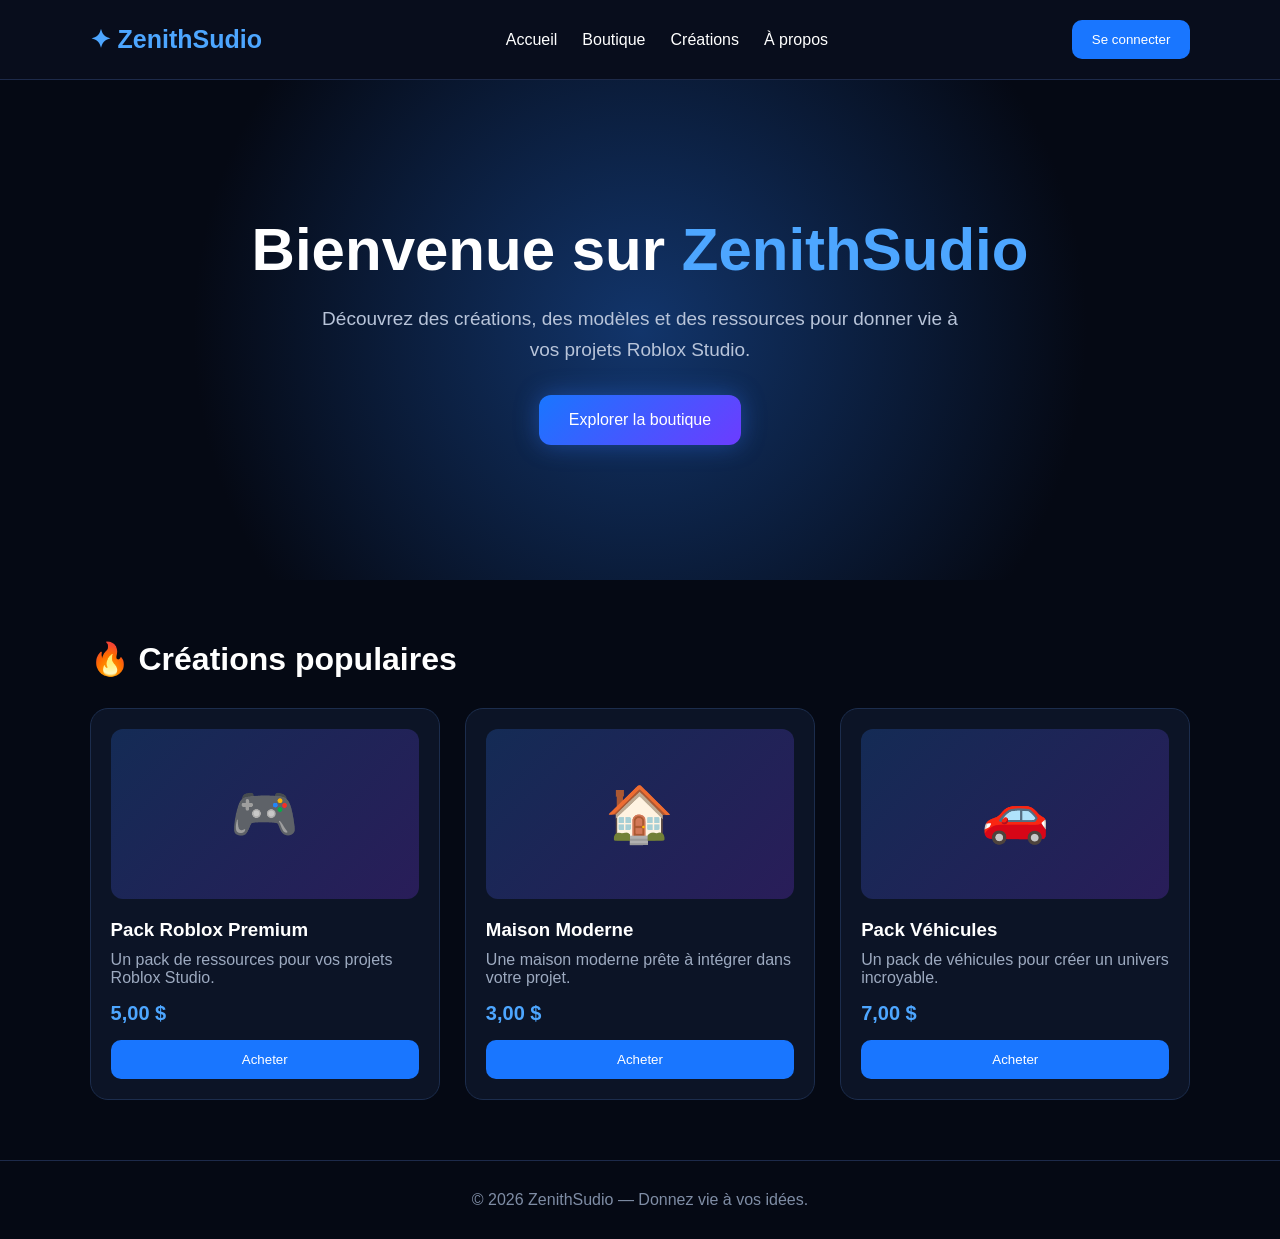
==== index.html @ 3b32c5b9 "Add files via upload" ====
<!DOCTYPE html>
<html lang="fr">
<head>
    <meta charset="UTF-8">
    <meta name="viewport" content="width=device-width, initial-scale=1.0">

    <title>ZenithSudio</title>

    <style>
        * {
            margin: 0;
            padding: 0;
            box-sizing: border-box;
        }

        body {
            font-family: Arial, sans-serif;
            background: #050914;
            color: white;
        }

        header {
            display: flex;
            justify-content: space-between;
            align-items: center;
            padding: 20px 7%;
            background: #080d1c;
            border-bottom: 1px solid #1d2a4a;
            position: sticky;
            top: 0;
            z-index: 10;
        }

        .logo {
            font-size: 25px;
            font-weight: bold;
            color: #4da6ff;
        }

        nav {
            display: flex;
            gap: 25px;
        }

        nav a {
            color: white;
            text-decoration: none;
        }

        nav a:hover {
            color: #4da6ff;
        }

        .login {
            background: #1976ff;
            color: white;
            border: none;
            padding: 12px 20px;
            border-radius: 10px;
            cursor: pointer;
        }

        .hero {
            min-height: 500px;
            display: flex;
            flex-direction: column;
            justify-content: center;
            align-items: center;
            text-align: center;
            padding: 50px 20px;
            background: radial-gradient(circle at center, #12356b, #050914 65%);
        }

        .hero h1 {
            font-size: 60px;
            margin-bottom: 20px;
        }

        .hero h1 span {
            color: #4da6ff;
        }

        .hero p {
            max-width: 650px;
            color: #b8c4d9;
            font-size: 19px;
            line-height: 1.6;
            margin-bottom: 30px;
        }

        .main-button {
            background: linear-gradient(135deg, #1976ff, #6c3cff);
            color: white;
            border: none;
            padding: 16px 30px;
            border-radius: 12px;
            font-size: 16px;
            cursor: pointer;
            box-shadow: 0 0 25px rgba(50, 120, 255, 0.4);
        }

        .main-button:hover {
            transform: scale(1.05);
        }

        .section {
            padding: 60px 7%;
        }

        .section h2 {
            font-size: 32px;
            margin-bottom: 30px;
        }

        .products {
            display: grid;
            grid-template-columns: repeat(auto-fit, minmax(250px, 1fr));
            gap: 25px;
        }

        .card {
            background: #0c1426;
            border: 1px solid #1c2d4d;
            border-radius: 18px;
            padding: 20px;
            transition: 0.3s;
        }

        .card:hover {
            transform: translateY(-8px);
            border-color: #1976ff;
            box-shadow: 0 10px 30px rgba(0, 80, 255, 0.2);
        }

        .image {
            height: 170px;
            border-radius: 12px;
            background: linear-gradient(135deg, #142b55, #291d59);
            display: flex;
            justify-content: center;
            align-items: center;
            font-size: 55px;
            margin-bottom: 20px;
        }

        .card h3 {
            margin-bottom: 10px;
        }

        .card p {
            color: #9daac0;
            margin-bottom: 15px;
        }

        .price {
            color: #4da6ff;
            font-size: 20px;
            font-weight: bold;
            margin-bottom: 15px;
        }

        .buy {
            width: 100%;
            padding: 12px;
            border: none;
            border-radius: 10px;
            background: #1976ff;
            color: white;
            cursor: pointer;
        }

        footer {
            text-align: center;
            padding: 30px;
            border-top: 1px solid #1d2a4a;
            color: #7f8da5;
        }

        @media (max-width: 700px) {
            nav {
                display: none;
            }

            .hero h1 {
                font-size: 40px;
            }

            header {
                padding: 18px 5%;
            }
        }
    </style>
</head>

<body>

    <header>
        <div class="logo">✦ ZenithSudio</div>

        <nav>
            <a href="#">Accueil</a>
            <a href="#">Boutique</a>
            <a href="#">Créations</a>
            <a href="#">À propos</a>
        </nav>

        <button class="login" onclick="login()">
            Se connecter
        </button>
    </header>


    <section class="hero">

        <h1>Bienvenue sur <span>ZenithSudio</span></h1>

        <p>
            Découvrez des créations, des modèles et des ressources
            pour donner vie à vos projets Roblox Studio.
        </p>

        <button class="main-button" onclick="explore()">
            Explorer la boutique
        </button>

    </section>


    <section class="section">

        <h2>🔥 Créations populaires</h2>

        <div class="products">

            <div class="card">

                <div class="image">
                    🎮
                </div>

                <h3>Pack Roblox Premium</h3>

                <p>
                    Un pack de ressources pour vos projets Roblox Studio.
                </p>

                <div class="price">
                    5,00 $
                </div>

                <button class="buy" onclick="buy()">
                    Acheter
                </button>

            </div>


            <div class="card">

                <div class="image">
                    🏠
                </div>

                <h3>Maison Moderne</h3>

                <p>
                    Une maison moderne prête à intégrer dans votre projet.
                </p>

                <div class="price">
                    3,00 $
                </div>

                <button class="buy" onclick="buy()">
                    Acheter
                </button>

            </div>


            <div class="card">

                <div class="image">
                    🚗
                </div>

                <h3>Pack Véhicules</h3>

                <p>
                    Un pack de véhicules pour créer un univers incroyable.
                </p>

                <div class="price">
                    7,00 $
                </div>

                <button class="buy" onclick="buy()">
                    Acheter
                </button>

            </div>

        </div>

    </section>


    <footer>

        © 2026 ZenithSudio — Donnez vie à vos idées.

    </footer>


    <script>

        function login() {
            alert("La connexion sera bientôt disponible !");
        }

        function explore() {
            window.scrollTo({
                top: 600,
                behavior: "smooth"
            });
        }

        function buy() {
            alert("Le système de paiement sera bientôt disponible !");
        }

    </script>

</body>
</html>
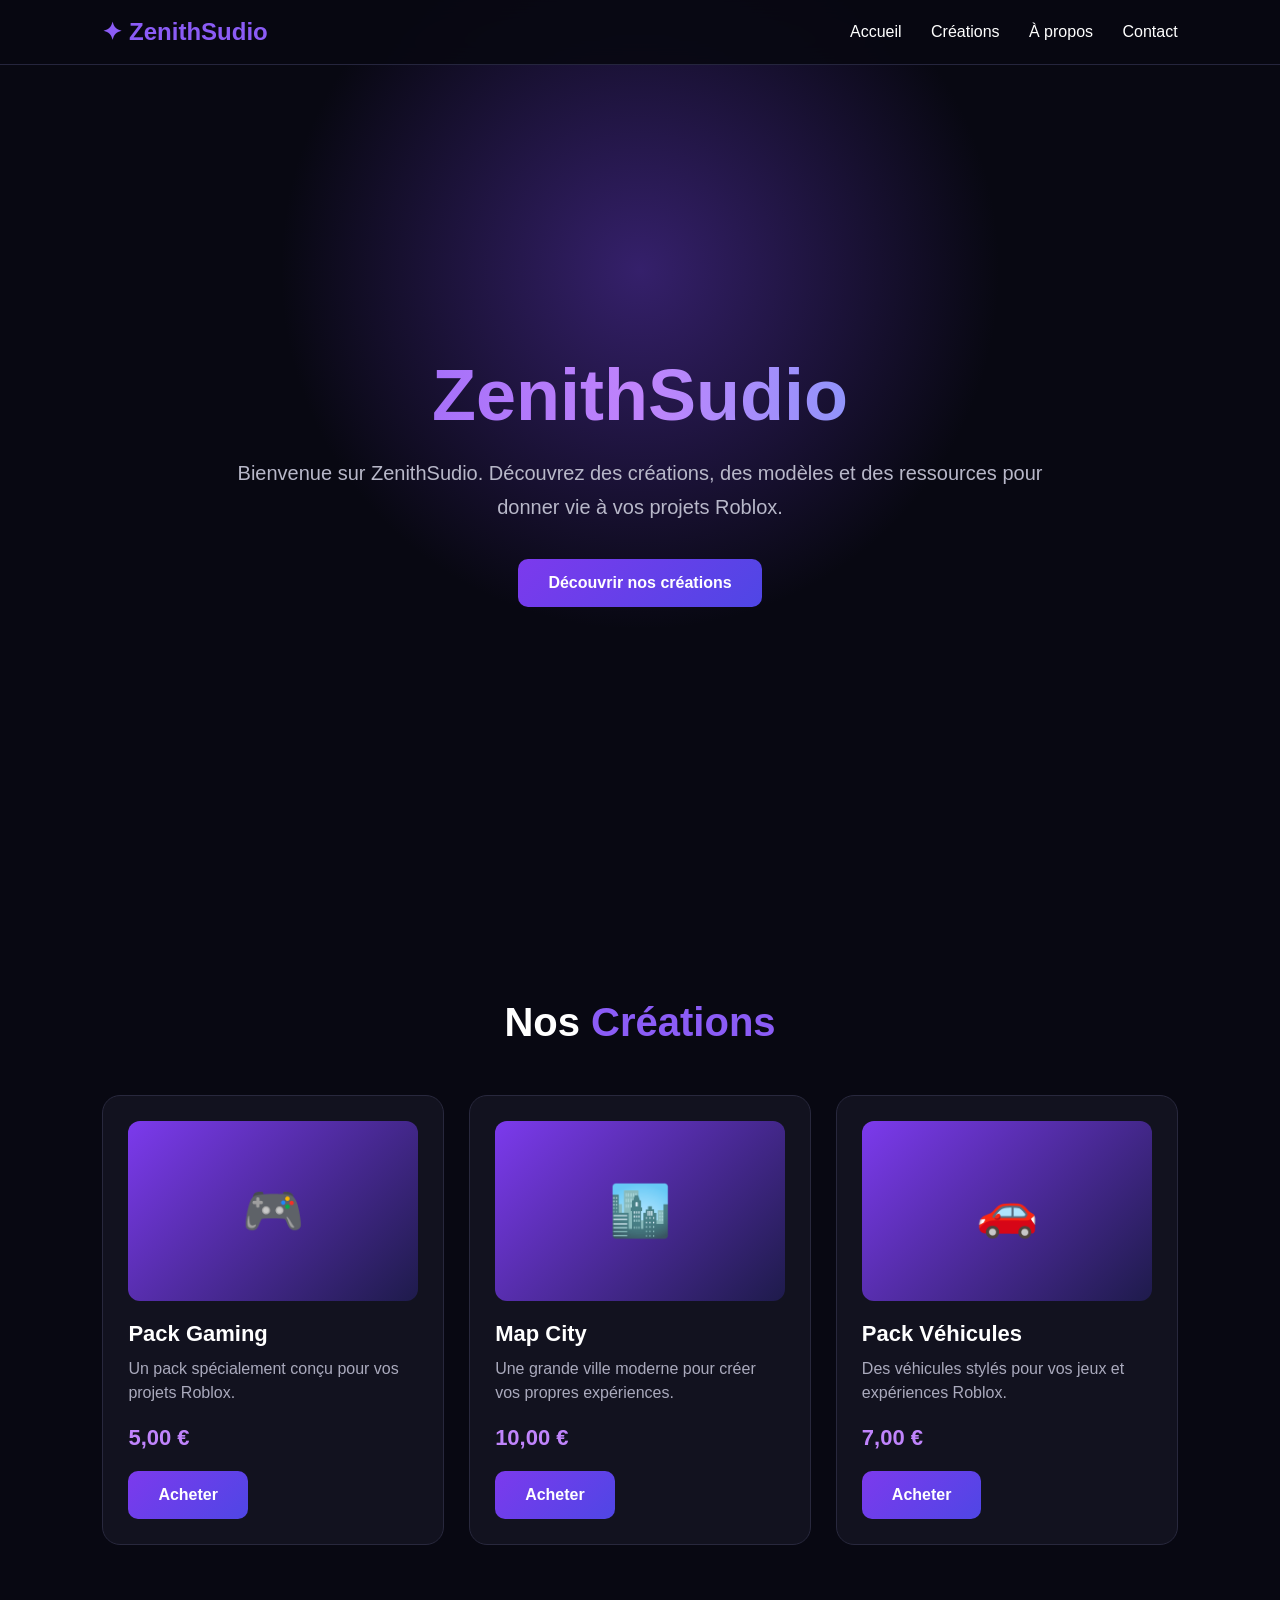
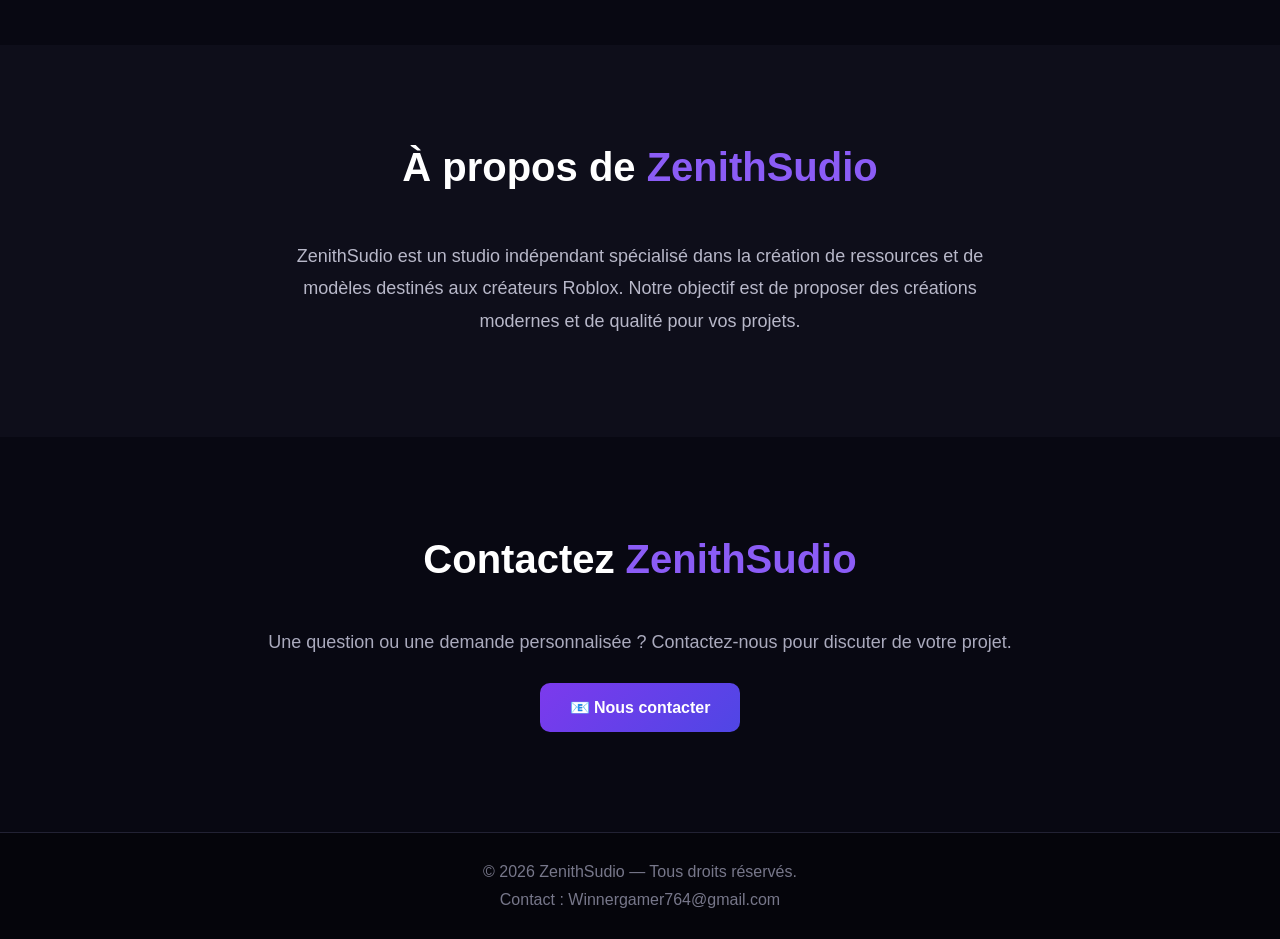
==== commit 40698db6: "Update index.html" ====
--- a/index.html
+++ b/index.html
@@ -4,7 +4,7 @@
     <meta charset="UTF-8">
     <meta name="viewport" content="width=device-width, initial-scale=1.0">
 
-    <title>ZenithSudio</title>
+    <title>ZenithSudio | Créations Roblox</title>
 
     <style>
         * {
@@ -13,224 +13,346 @@
             box-sizing: border-box;
         }
 
+        html {
+            scroll-behavior: smooth;
+        }
+
         body {
             font-family: Arial, sans-serif;
-            background: #050914;
+            background: #080812;
             color: white;
         }
 
-        header {
+        /* NAVIGATION */
+        nav {
+            position: fixed;
+            top: 0;
+            width: 100%;
+            padding: 18px 8%;
             display: flex;
             justify-content: space-between;
             align-items: center;
-            padding: 20px 7%;
-            background: #080d1c;
-            border-bottom: 1px solid #1d2a4a;
-            position: sticky;
-            top: 0;
-            z-index: 10;
+            background: rgba(8, 8, 18, 0.92);
+            backdrop-filter: blur(12px);
+            z-index: 1000;
+            border-bottom: 1px solid #25253d;
         }
 
         .logo {
-            font-size: 25px;
+            font-size: 24px;
             font-weight: bold;
-            color: #4da6ff;
-        }
-
-        nav {
-            display: flex;
-            gap: 25px;
+            color: #8b5cf6;
         }
 
         nav a {
             color: white;
             text-decoration: none;
+            margin-left: 25px;
+            transition: 0.3s;
         }
 
         nav a:hover {
-            color: #4da6ff;
-        }
-
-        .login {
-            background: #1976ff;
-            color: white;
-            border: none;
-            padding: 12px 20px;
-            border-radius: 10px;
-            cursor: pointer;
-        }
-
+            color: #a78bfa;
+        }
+
+        /* HERO */
         .hero {
-            min-height: 500px;
+            min-height: 100vh;
             display: flex;
-            flex-direction: column;
             justify-content: center;
             align-items: center;
             text-align: center;
-            padding: 50px 20px;
-            background: radial-gradient(circle at center, #12356b, #050914 65%);
+            padding: 120px 20px 60px;
+
+            background:
+                radial-gradient(
+                    circle at 50% 30%,
+                    #35206b 0%,
+                    transparent 40%
+                ),
+                #080812;
+        }
+
+        .hero-content {
+            max-width: 850px;
         }
 
         .hero h1 {
-            font-size: 60px;
+            font-size: 72px;
             margin-bottom: 20px;
-        }
-
-        .hero h1 span {
-            color: #4da6ff;
+
+            background:
+                linear-gradient(
+                    90deg,
+                    #8b5cf6,
+                    #c084fc,
+                    #60a5fa
+                );
+
+            -webkit-background-clip: text;
+            background-clip: text;
+            color: transparent;
         }
 
         .hero p {
-            max-width: 650px;
-            color: #b8c4d9;
-            font-size: 19px;
-            line-height: 1.6;
-            margin-bottom: 30px;
-        }
-
-        .main-button {
-            background: linear-gradient(135deg, #1976ff, #6c3cff);
+            font-size: 20px;
+            color: #b8b8c9;
+            line-height: 1.7;
+            margin-bottom: 35px;
+        }
+
+        .button {
+            display: inline-block;
+            padding: 15px 30px;
+            border-radius: 10px;
+            background: linear-gradient(
+                135deg,
+                #7c3aed,
+                #4f46e5
+            );
             color: white;
+            text-decoration: none;
+            font-weight: bold;
             border: none;
-            padding: 16px 30px;
-            border-radius: 12px;
-            font-size: 16px;
             cursor: pointer;
-            box-shadow: 0 0 25px rgba(50, 120, 255, 0.4);
-        }
-
-        .main-button:hover {
-            transform: scale(1.05);
-        }
-
-        .section {
-            padding: 60px 7%;
-        }
-
-        .section h2 {
-            font-size: 32px;
-            margin-bottom: 30px;
-        }
-
+            transition: 0.3s;
+        }
+
+        .button:hover {
+            transform: translateY(-4px);
+            box-shadow:
+                0 10px 35px
+                rgba(124, 58, 237, 0.5);
+        }
+
+        /* SECTIONS */
+        section {
+            padding: 100px 8%;
+        }
+
+        .section-title {
+            text-align: center;
+            font-size: 40px;
+            margin-bottom: 50px;
+        }
+
+        .section-title span {
+            color: #8b5cf6;
+        }
+
+        /* PRODUITS */
         .products {
             display: grid;
-            grid-template-columns: repeat(auto-fit, minmax(250px, 1fr));
+            grid-template-columns:
+                repeat(auto-fit, minmax(250px, 1fr));
             gap: 25px;
         }
 
         .card {
-            background: #0c1426;
-            border: 1px solid #1c2d4d;
+            background: #12121f;
+            border: 1px solid #28283d;
             border-radius: 18px;
-            padding: 20px;
+            padding: 25px;
             transition: 0.3s;
         }
 
         .card:hover {
             transform: translateY(-8px);
-            border-color: #1976ff;
-            box-shadow: 0 10px 30px rgba(0, 80, 255, 0.2);
+            border-color: #8b5cf6;
+
+            box-shadow:
+                0 15px 40px
+                rgba(124, 58, 237, 0.25);
         }
 
         .image {
-            height: 170px;
+            height: 180px;
             border-radius: 12px;
-            background: linear-gradient(135deg, #142b55, #291d59);
+            margin-bottom: 20px;
+
+            background:
+                linear-gradient(
+                    135deg,
+                    #7c3aed,
+                    #1e1b4b
+                );
+
             display: flex;
+            align-items: center;
             justify-content: center;
-            align-items: center;
-            font-size: 55px;
+
+            font-size: 50px;
+        }
+
+        .card h3 {
+            font-size: 22px;
+            margin-bottom: 10px;
+        }
+
+        .card p {
+            color: #aaaabd;
+            line-height: 1.5;
             margin-bottom: 20px;
         }
 
-        .card h3 {
-            margin-bottom: 10px;
-        }
-
-        .card p {
-            color: #9daac0;
-            margin-bottom: 15px;
-        }
-
         .price {
-            color: #4da6ff;
-            font-size: 20px;
+            font-size: 22px;
             font-weight: bold;
-            margin-bottom: 15px;
-        }
-
-        .buy {
-            width: 100%;
-            padding: 12px;
-            border: none;
-            border-radius: 10px;
-            background: #1976ff;
-            color: white;
-            cursor: pointer;
-        }
-
+            color: #c084fc;
+            margin-bottom: 20px;
+        }
+
+        /* À PROPOS */
+        .about {
+            background: #0e0e1a;
+            text-align: center;
+        }
+
+        .about p {
+            max-width: 700px;
+            margin: auto;
+            color: #b8b8c9;
+            font-size: 18px;
+            line-height: 1.8;
+        }
+
+        /* CONTACT */
+        .contact {
+            text-align: center;
+        }
+
+        .contact p {
+            color: #aaaabd;
+            margin-bottom: 30px;
+            font-size: 18px;
+        }
+
+        /* FOOTER */
         footer {
             text-align: center;
             padding: 30px;
-            border-top: 1px solid #1d2a4a;
-            color: #7f8da5;
-        }
-
+            background: #05050b;
+            color: #77778a;
+            border-top: 1px solid #222234;
+        }
+
+        /* MOBILE */
         @media (max-width: 700px) {
+
             nav {
-                display: none;
+                padding: 15px 5%;
             }
 
+            nav a {
+                margin-left: 8px;
+                font-size: 12px;
+            }
+
             .hero h1 {
-                font-size: 40px;
+                font-size: 48px;
             }
 
-            header {
-                padding: 18px 5%;
+            .hero p {
+                font-size: 17px;
+            }
+
+            section {
+                padding: 70px 5%;
+            }
+
+            .section-title {
+                font-size: 32px;
             }
         }
     </style>
 </head>
 
+
 <body>
 
-    <header>
-        <div class="logo">✦ ZenithSudio</div>
-
-        <nav>
-            <a href="#">Accueil</a>
-            <a href="#">Boutique</a>
-            <a href="#">Créations</a>
-            <a href="#">À propos</a>
-        </nav>
-
-        <button class="login" onclick="login()">
-            Se connecter
-        </button>
-    </header>
-
-
-    <section class="hero">
-
-        <h1>Bienvenue sur <span>ZenithSudio</span></h1>
-
-        <p>
-            Découvrez des créations, des modèles et des ressources
-            pour donner vie à vos projets Roblox Studio.
-        </p>
-
-        <button class="main-button" onclick="explore()">
-            Explorer la boutique
-        </button>
+    <!-- NAVIGATION -->
+
+    <nav>
+
+        <div class="logo">
+            ✦ ZenithSudio
+        </div>
+
+        <div>
+
+            <a href="#accueil">
+                Accueil
+            </a>
+
+            <a href="#creations">
+                Créations
+            </a>
+
+            <a href="#apropos">
+                À propos
+            </a>
+
+            <a href="#contact">
+                Contact
+            </a>
+
+        </div>
+
+    </nav>
+
+
+    <!-- ACCUEIL -->
+
+    <section
+        class="hero"
+        id="accueil"
+    >
+
+        <div class="hero-content">
+
+            <h1>
+                ZenithSudio
+            </h1>
+
+            <p>
+                Bienvenue sur ZenithSudio.
+                Découvrez des créations,
+                des modèles et des ressources
+                pour donner vie à vos projets Roblox.
+            </p>
+
+            <a
+                href="#creations"
+                class="button"
+            >
+                Découvrir nos créations
+            </a>
+
+        </div>
 
     </section>
 
 
-    <section class="section">
-
-        <h2>🔥 Créations populaires</h2>
+    <!-- CRÉATIONS -->
+
+    <section
+        id="creations"
+    >
+
+        <h2 class="section-title">
+
+            Nos
+            <span>
+                Créations
+            </span>
+
+        </h2>
+
 
         <div class="products">
+
+
+            <!-- PRODUIT 1 -->
 
             <div class="card">
 
@@ -238,45 +360,61 @@
                     🎮
                 </div>
 
-                <h3>Pack Roblox Premium</h3>
+                <h3>
+                    Pack Gaming
+                </h3>
 
                 <p>
-                    Un pack de ressources pour vos projets Roblox Studio.
+                    Un pack spécialement conçu
+                    pour vos projets Roblox.
                 </p>
 
                 <div class="price">
-                    5,00 $
+                    5,00 €
                 </div>
 
-                <button class="buy" onclick="buy()">
+                <a
+                    href="mailto:Winnergamer764@gmail.com?subject=Commande%20Pack%20Gaming"
+                    class="button"
+                >
                     Acheter
-                </button>
+                </a>
 
             </div>
 
 
+            <!-- PRODUIT 2 -->
+
             <div class="card">
 
                 <div class="image">
-                    🏠
+                    🏙️
                 </div>
 
-                <h3>Maison Moderne</h3>
+                <h3>
+                    Map City
+                </h3>
 
                 <p>
-                    Une maison moderne prête à intégrer dans votre projet.
+                    Une grande ville moderne
+                    pour créer vos propres expériences.
                 </p>
 
                 <div class="price">
-                    3,00 $
+                    10,00 €
                 </div>
 
-                <button class="buy" onclick="buy()">
+                <a
+                    href="mailto:Winnergamer764@gmail.com?subject=Commande%20Map%20City"
+                    class="button"
+                >
                     Acheter
-                </button>
+                </a>
 
             </div>
 
+
+            <!-- PRODUIT 3 -->
 
             <div class="card">
 
@@ -284,52 +422,122 @@
                     🚗
                 </div>
 
-                <h3>Pack Véhicules</h3>
+                <h3>
+                    Pack Véhicules
+                </h3>
 
                 <p>
-                    Un pack de véhicules pour créer un univers incroyable.
+                    Des véhicules stylés pour
+                    vos jeux et expériences Roblox.
                 </p>
 
                 <div class="price">
-                    7,00 $
+                    7,00 €
                 </div>
 
-                <button class="buy" onclick="buy()">
+                <a
+                    href="mailto:Winnergamer764@gmail.com?subject=Commande%20Pack%20Vehicules"
+                    class="button"
+                >
                     Acheter
-                </button>
+                </a>
 
             </div>
 
+
         </div>
 
     </section>
 
 
+    <!-- À PROPOS -->
+
+    <section
+        class="about"
+        id="apropos"
+    >
+
+        <h2 class="section-title">
+
+            À propos de
+            <span>
+                ZenithSudio
+            </span>
+
+        </h2>
+
+        <p>
+
+            ZenithSudio est un studio indépendant
+            spécialisé dans la création de ressources
+            et de modèles destinés aux créateurs Roblox.
+
+            Notre objectif est de proposer des créations
+            modernes et de qualité pour vos projets.
+
+        </p>
+
+    </section>
+
+
+    <!-- CONTACT -->
+
+    <section
+        class="contact"
+        id="contact"
+    >
+
+        <h2 class="section-title">
+
+            Contactez
+            <span>
+                ZenithSudio
+            </span>
+
+        </h2>
+
+        <p>
+
+            Une question ou une demande personnalisée ?
+
+            Contactez-nous pour discuter
+            de votre projet.
+
+        </p>
+
+
+        <a
+            href="mailto:Winnergamer764@gmail.com?subject=Contact%20ZenithSudio"
+            class="button"
+        >
+
+            📧 Nous contacter
+
+        </a>
+
+    </section>
+
+
+    <!-- FOOTER -->
+
     <footer>
 
-        © 2026 ZenithSudio — Donnez vie à vos idées.
+        <p>
+
+            © 2026 ZenithSudio —
+            Tous droits réservés.
+
+        </p>
+
+        <p style="margin-top: 10px;">
+
+            Contact :
+            Winnergamer764@gmail.com
+
+        </p>
 
     </footer>
 
 
-    <script>
-
-        function login() {
-            alert("La connexion sera bientôt disponible !");
-        }
-
-        function explore() {
-            window.scrollTo({
-                top: 600,
-                behavior: "smooth"
-            });
-        }
-
-        function buy() {
-            alert("Le système de paiement sera bientôt disponible !");
-        }
-
-    </script>
-
 </body>
-</html>+</html>
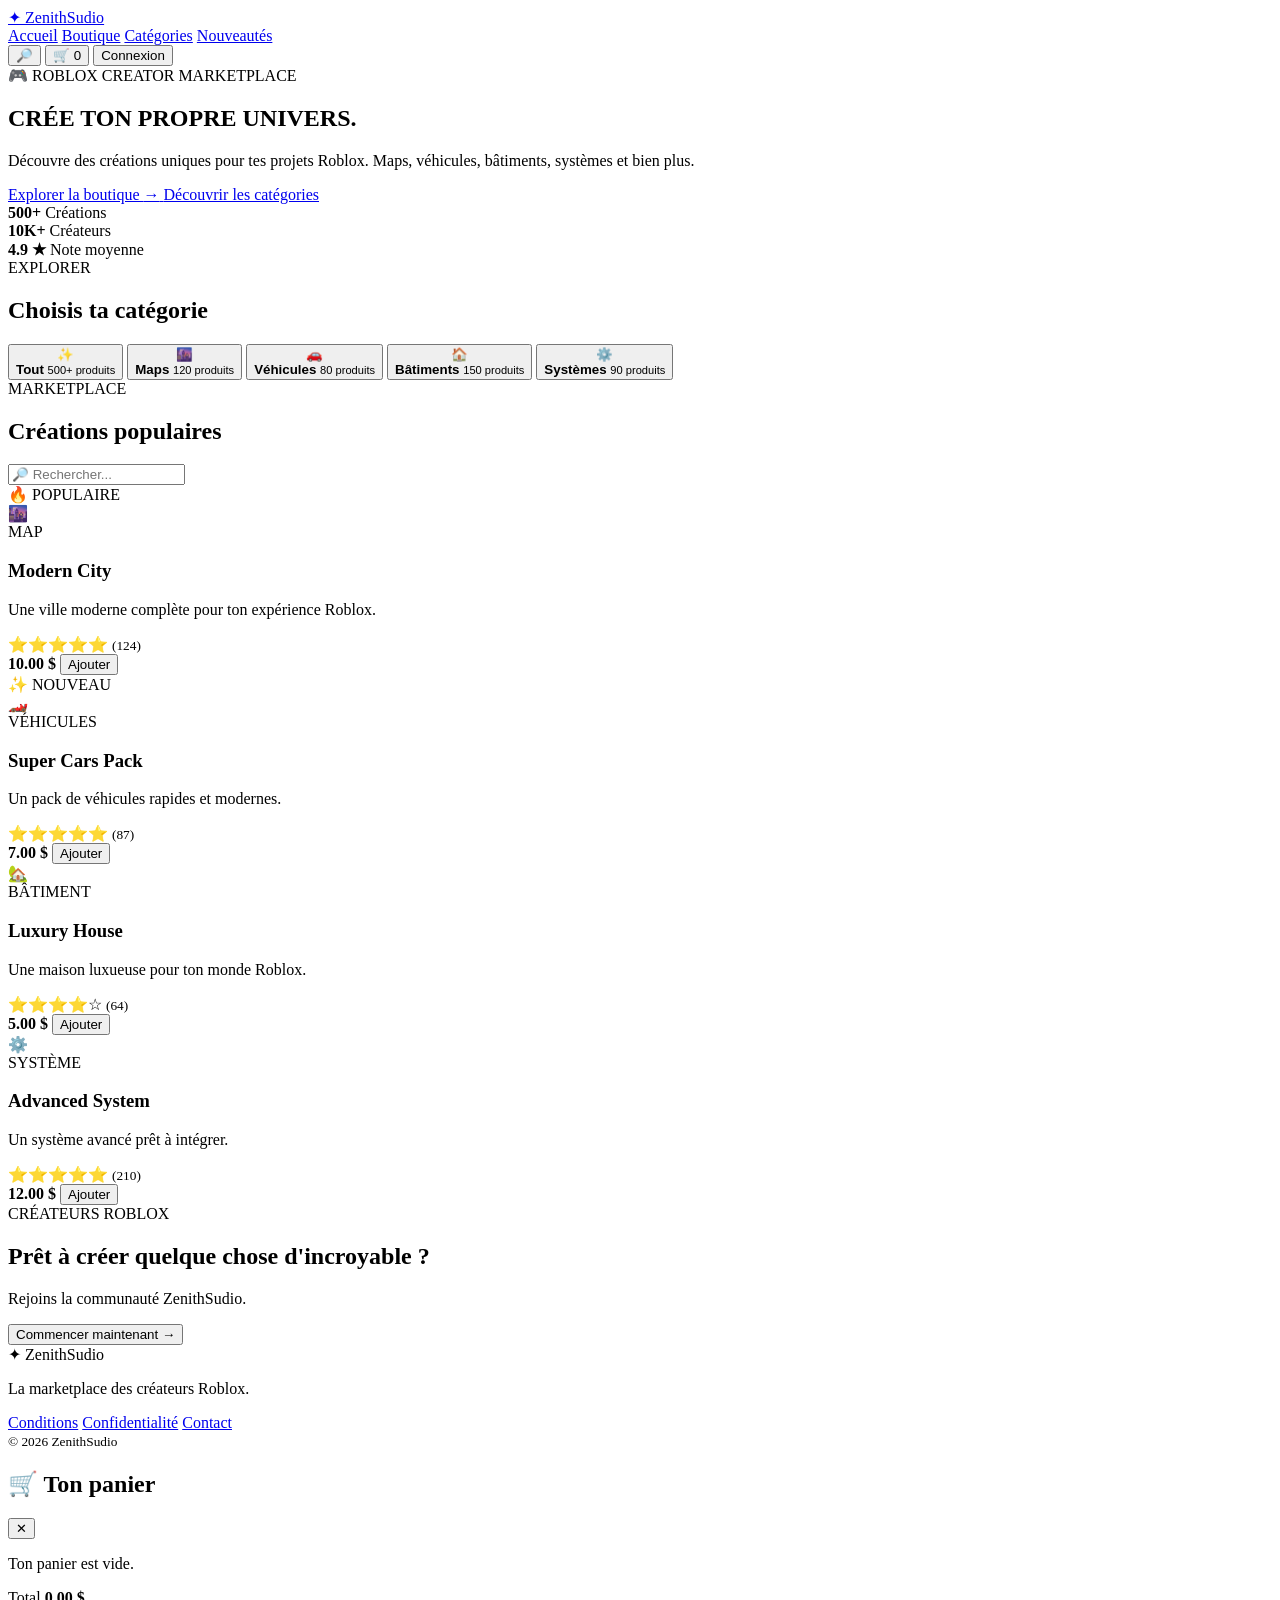
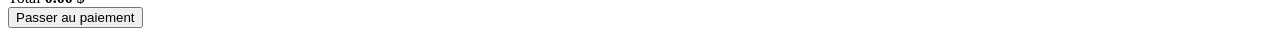
==== commit ccbe9d27: "Update index.html" ====
--- a/index.html
+++ b/index.html
@@ -4,540 +4,506 @@
     <meta charset="UTF-8">
     <meta name="viewport" content="width=device-width, initial-scale=1.0">
 
-    <title>ZenithSudio | Créations Roblox</title>
-
-    <style>
-        * {
-            margin: 0;
-            padding: 0;
-            box-sizing: border-box;
-        }
-
-        html {
-            scroll-behavior: smooth;
-        }
-
-        body {
-            font-family: Arial, sans-serif;
-            background: #080812;
-            color: white;
-        }
-
-        /* NAVIGATION */
-        nav {
-            position: fixed;
-            top: 0;
-            width: 100%;
-            padding: 18px 8%;
-            display: flex;
-            justify-content: space-between;
-            align-items: center;
-            background: rgba(8, 8, 18, 0.92);
-            backdrop-filter: blur(12px);
-            z-index: 1000;
-            border-bottom: 1px solid #25253d;
-        }
-
-        .logo {
-            font-size: 24px;
-            font-weight: bold;
-            color: #8b5cf6;
-        }
-
-        nav a {
-            color: white;
-            text-decoration: none;
-            margin-left: 25px;
-            transition: 0.3s;
-        }
-
-        nav a:hover {
-            color: #a78bfa;
-        }
-
-        /* HERO */
-        .hero {
-            min-height: 100vh;
-            display: flex;
-            justify-content: center;
-            align-items: center;
-            text-align: center;
-            padding: 120px 20px 60px;
-
-            background:
-                radial-gradient(
-                    circle at 50% 30%,
-                    #35206b 0%,
-                    transparent 40%
-                ),
-                #080812;
-        }
-
-        .hero-content {
-            max-width: 850px;
-        }
-
-        .hero h1 {
-            font-size: 72px;
-            margin-bottom: 20px;
-
-            background:
-                linear-gradient(
-                    90deg,
-                    #8b5cf6,
-                    #c084fc,
-                    #60a5fa
-                );
-
-            -webkit-background-clip: text;
-            background-clip: text;
-            color: transparent;
-        }
-
-        .hero p {
-            font-size: 20px;
-            color: #b8b8c9;
-            line-height: 1.7;
-            margin-bottom: 35px;
-        }
-
-        .button {
-            display: inline-block;
-            padding: 15px 30px;
-            border-radius: 10px;
-            background: linear-gradient(
-                135deg,
-                #7c3aed,
-                #4f46e5
-            );
-            color: white;
-            text-decoration: none;
-            font-weight: bold;
-            border: none;
-            cursor: pointer;
-            transition: 0.3s;
-        }
-
-        .button:hover {
-            transform: translateY(-4px);
-            box-shadow:
-                0 10px 35px
-                rgba(124, 58, 237, 0.5);
-        }
-
-        /* SECTIONS */
-        section {
-            padding: 100px 8%;
-        }
-
-        .section-title {
-            text-align: center;
-            font-size: 40px;
-            margin-bottom: 50px;
-        }
-
-        .section-title span {
-            color: #8b5cf6;
-        }
-
-        /* PRODUITS */
-        .products {
-            display: grid;
-            grid-template-columns:
-                repeat(auto-fit, minmax(250px, 1fr));
-            gap: 25px;
-        }
-
-        .card {
-            background: #12121f;
-            border: 1px solid #28283d;
-            border-radius: 18px;
-            padding: 25px;
-            transition: 0.3s;
-        }
-
-        .card:hover {
-            transform: translateY(-8px);
-            border-color: #8b5cf6;
-
-            box-shadow:
-                0 15px 40px
-                rgba(124, 58, 237, 0.25);
-        }
-
-        .image {
-            height: 180px;
-            border-radius: 12px;
-            margin-bottom: 20px;
-
-            background:
-                linear-gradient(
-                    135deg,
-                    #7c3aed,
-                    #1e1b4b
-                );
-
-            display: flex;
-            align-items: center;
-            justify-content: center;
-
-            font-size: 50px;
-        }
-
-        .card h3 {
-            font-size: 22px;
-            margin-bottom: 10px;
-        }
-
-        .card p {
-            color: #aaaabd;
-            line-height: 1.5;
-            margin-bottom: 20px;
-        }
-
-        .price {
-            font-size: 22px;
-            font-weight: bold;
-            color: #c084fc;
-            margin-bottom: 20px;
-        }
-
-        /* À PROPOS */
-        .about {
-            background: #0e0e1a;
-            text-align: center;
-        }
-
-        .about p {
-            max-width: 700px;
-            margin: auto;
-            color: #b8b8c9;
-            font-size: 18px;
-            line-height: 1.8;
-        }
-
-        /* CONTACT */
-        .contact {
-            text-align: center;
-        }
-
-        .contact p {
-            color: #aaaabd;
-            margin-bottom: 30px;
-            font-size: 18px;
-        }
-
-        /* FOOTER */
-        footer {
-            text-align: center;
-            padding: 30px;
-            background: #05050b;
-            color: #77778a;
-            border-top: 1px solid #222234;
-        }
-
-        /* MOBILE */
-        @media (max-width: 700px) {
-
-            nav {
-                padding: 15px 5%;
-            }
-
-            nav a {
-                margin-left: 8px;
-                font-size: 12px;
-            }
-
-            .hero h1 {
-                font-size: 48px;
-            }
-
-            .hero p {
-                font-size: 17px;
-            }
-
-            section {
-                padding: 70px 5%;
-            }
-
-            .section-title {
-                font-size: 32px;
-            }
-        }
-    </style>
+    <title>ZenithSudio | Roblox Marketplace</title>
+
+    <link rel="stylesheet" href="style.css">
 </head>
 
-
 <body>
 
-    <!-- NAVIGATION -->
+<!-- PARTICULES -->
+<div class="particles"></div>
+
+<!-- NAVBAR -->
+<header class="navbar">
+
+    <a href="#" class="logo">
+        <span>✦</span>
+        ZenithSudio
+    </a>
 
     <nav>
-
-        <div class="logo">
-            ✦ ZenithSudio
+        <a href="#accueil">Accueil</a>
+        <a href="#boutique">Boutique</a>
+        <a href="#categories">Catégories</a>
+        <a href="#nouveautes">Nouveautés</a>
+    </nav>
+
+    <div class="actions">
+
+        <button class="search-button" onclick="focusSearch()">
+            🔎
+        </button>
+
+        <button class="cart-button" onclick="openCart()">
+            🛒
+            <span id="cartCount">0</span>
+        </button>
+
+        <button class="login-button">
+            Connexion
+        </button>
+
+    </div>
+
+</header>
+
+
+<!-- HERO -->
+<section id="accueil" class="hero">
+
+    <div class="hero-background"></div>
+
+    <div class="hero-content">
+
+        <div class="badge">
+            🎮 ROBLOX CREATOR MARKETPLACE
         </div>
 
+        <h1>
+            CRÉE TON
+            <span>PROPRE UNIVERS.</span>
+        </h1>
+
+        <p>
+            Découvre des créations uniques pour tes projets Roblox.
+            Maps, véhicules, bâtiments, systèmes et bien plus.
+        </p>
+
+        <div class="hero-buttons">
+
+            <a href="#boutique" class="main-button">
+                Explorer la boutique
+                <span>→</span>
+            </a>
+
+            <a href="#categories" class="outline-button">
+                Découvrir les catégories
+            </a>
+
+        </div>
+
+        <div class="stats">
+
+            <div>
+                <strong>500+</strong>
+                <span>Créations</span>
+            </div>
+
+            <div>
+                <strong>10K+</strong>
+                <span>Créateurs</span>
+            </div>
+
+            <div>
+                <strong>4.9 ★</strong>
+                <span>Note moyenne</span>
+            </div>
+
+        </div>
+
+    </div>
+
+</section>
+
+
+<!-- CATEGORIES -->
+<section id="categories" class="section">
+
+    <div class="section-title">
+
         <div>
-
-            <a href="#accueil">
-                Accueil
-            </a>
-
-            <a href="#creations">
-                Créations
-            </a>
-
-            <a href="#apropos">
-                À propos
-            </a>
-
-            <a href="#contact">
-                Contact
-            </a>
-
+            <span>EXPLORER</span>
+            <h2>Choisis ta catégorie</h2>
         </div>
 
-    </nav>
-
-
-    <!-- ACCUEIL -->
-
-    <section
-        class="hero"
-        id="accueil"
-    >
-
-        <div class="hero-content">
-
-            <h1>
-                ZenithSudio
-            </h1>
-
-            <p>
-                Bienvenue sur ZenithSudio.
-                Découvrez des créations,
-                des modèles et des ressources
-                pour donner vie à vos projets Roblox.
-            </p>
-
-            <a
-                href="#creations"
-                class="button"
-            >
-                Découvrir nos créations
-            </a>
-
+    </div>
+
+
+    <div class="categories">
+
+        <button onclick="filterCategory('all')" class="category active">
+            <div>✨</div>
+            <strong>Tout</strong>
+            <small>500+ produits</small>
+        </button>
+
+        <button onclick="filterCategory('map')" class="category">
+            <div>🌆</div>
+            <strong>Maps</strong>
+            <small>120 produits</small>
+        </button>
+
+        <button onclick="filterCategory('vehicle')" class="category">
+            <div>🚗</div>
+            <strong>Véhicules</strong>
+            <small>80 produits</small>
+        </button>
+
+        <button onclick="filterCategory('building')" class="category">
+            <div>🏠</div>
+            <strong>Bâtiments</strong>
+            <small>150 produits</small>
+        </button>
+
+        <button onclick="filterCategory('script')" class="category">
+            <div>⚙️</div>
+            <strong>Systèmes</strong>
+            <small>90 produits</small>
+        </button>
+
+    </div>
+
+</section>
+
+
+<!-- BOUTIQUE -->
+<section id="boutique" class="section shop">
+
+    <div class="section-title">
+
+        <div>
+            <span>MARKETPLACE</span>
+            <h2>Créations populaires</h2>
         </div>
 
-    </section>
-
-
-    <!-- CRÉATIONS -->
-
-    <section
-        id="creations"
-    >
-
-        <h2 class="section-title">
-
-            Nos
-            <span>
-                Créations
-            </span>
-
+        <input
+            id="search"
+            type="text"
+            placeholder="🔎 Rechercher..."
+            oninput="searchProducts()"
+        >
+
+    </div>
+
+
+    <div id="products" class="products">
+
+
+        <!-- PRODUIT 1 -->
+        <article
+            class="product"
+            data-category="map"
+            data-name="Modern City"
+        >
+
+            <div class="product-image city">
+
+                <div class="product-badge">
+                    🔥 POPULAIRE
+                </div>
+
+                <span>🌆</span>
+
+            </div>
+
+            <div class="product-info">
+
+                <div class="product-category">
+                    MAP
+                </div>
+
+                <h3>
+                    Modern City
+                </h3>
+
+                <p>
+                    Une ville moderne complète
+                    pour ton expérience Roblox.
+                </p>
+
+                <div class="rating">
+                    ⭐⭐⭐⭐⭐
+                    <small>(124)</small>
+                </div>
+
+                <div class="product-bottom">
+
+                    <strong>
+                        10.00 $
+                    </strong>
+
+                    <button
+                        onclick="addToCart('Modern City', 10)"
+                    >
+                        Ajouter
+                    </button>
+
+                </div>
+
+            </div>
+
+        </article>
+
+
+        <!-- PRODUIT 2 -->
+        <article
+            class="product"
+            data-category="vehicle"
+            data-name="Super Cars Pack"
+        >
+
+            <div class="product-image cars">
+
+                <div class="product-badge new">
+                    ✨ NOUVEAU
+                </div>
+
+                <span>🏎️</span>
+
+            </div>
+
+            <div class="product-info">
+
+                <div class="product-category">
+                    VÉHICULES
+                </div>
+
+                <h3>
+                    Super Cars Pack
+                </h3>
+
+                <p>
+                    Un pack de véhicules
+                    rapides et modernes.
+                </p>
+
+                <div class="rating">
+                    ⭐⭐⭐⭐⭐
+                    <small>(87)</small>
+                </div>
+
+                <div class="product-bottom">
+
+                    <strong>
+                        7.00 $
+                    </strong>
+
+                    <button
+                        onclick="addToCart('Super Cars Pack', 7)"
+                    >
+                        Ajouter
+                    </button>
+
+                </div>
+
+            </div>
+
+        </article>
+
+
+        <!-- PRODUIT 3 -->
+        <article
+            class="product"
+            data-category="building"
+            data-name="Luxury House"
+        >
+
+            <div class="product-image house">
+
+                <span>🏡</span>
+
+            </div>
+
+            <div class="product-info">
+
+                <div class="product-category">
+                    BÂTIMENT
+                </div>
+
+                <h3>
+                    Luxury House
+                </h3>
+
+                <p>
+                    Une maison luxueuse
+                    pour ton monde Roblox.
+                </p>
+
+                <div class="rating">
+                    ⭐⭐⭐⭐☆
+                    <small>(64)</small>
+                </div>
+
+                <div class="product-bottom">
+
+                    <strong>
+                        5.00 $
+                    </strong>
+
+                    <button
+                        onclick="addToCart('Luxury House', 5)"
+                    >
+                        Ajouter
+                    </button>
+
+                </div>
+
+            </div>
+
+        </article>
+
+
+        <!-- PRODUIT 4 -->
+        <article
+            class="product"
+            data-category="script"
+            data-name="Advanced System"
+        >
+
+            <div class="product-image system">
+
+                <span>⚙️</span>
+
+            </div>
+
+            <div class="product-info">
+
+                <div class="product-category">
+                    SYSTÈME
+                </div>
+
+                <h3>
+                    Advanced System
+                </h3>
+
+                <p>
+                    Un système avancé
+                    prêt à intégrer.
+                </p>
+
+                <div class="rating">
+                    ⭐⭐⭐⭐⭐
+                    <small>(210)</small>
+                </div>
+
+                <div class="product-bottom">
+
+                    <strong>
+                        12.00 $
+                    </strong>
+
+                    <button
+                        onclick="addToCart('Advanced System', 12)"
+                    >
+                        Ajouter
+                    </button>
+
+                </div>
+
+            </div>
+
+        </article>
+
+
+    </div>
+
+</section>
+
+
+<!-- CTA -->
+<section class="cta">
+
+    <div>
+
+        <span>CRÉATEURS ROBLOX</span>
+
+        <h2>
+            Prêt à créer quelque chose
+            d'incroyable ?
         </h2>
 
-
-        <div class="products">
-
-
-            <!-- PRODUIT 1 -->
-
-            <div class="card">
-
-                <div class="image">
-                    🎮
-                </div>
-
-                <h3>
-                    Pack Gaming
-                </h3>
-
-                <p>
-                    Un pack spécialement conçu
-                    pour vos projets Roblox.
-                </p>
-
-                <div class="price">
-                    5,00 €
-                </div>
-
-                <a
-                    href="mailto:Winnergamer764@gmail.com?subject=Commande%20Pack%20Gaming"
-                    class="button"
-                >
-                    Acheter
-                </a>
-
-            </div>
-
-
-            <!-- PRODUIT 2 -->
-
-            <div class="card">
-
-                <div class="image">
-                    🏙️
-                </div>
-
-                <h3>
-                    Map City
-                </h3>
-
-                <p>
-                    Une grande ville moderne
-                    pour créer vos propres expériences.
-                </p>
-
-                <div class="price">
-                    10,00 €
-                </div>
-
-                <a
-                    href="mailto:Winnergamer764@gmail.com?subject=Commande%20Map%20City"
-                    class="button"
-                >
-                    Acheter
-                </a>
-
-            </div>
-
-
-            <!-- PRODUIT 3 -->
-
-            <div class="card">
-
-                <div class="image">
-                    🚗
-                </div>
-
-                <h3>
-                    Pack Véhicules
-                </h3>
-
-                <p>
-                    Des véhicules stylés pour
-                    vos jeux et expériences Roblox.
-                </p>
-
-                <div class="price">
-                    7,00 €
-                </div>
-
-                <a
-                    href="mailto:Winnergamer764@gmail.com?subject=Commande%20Pack%20Vehicules"
-                    class="button"
-                >
-                    Acheter
-                </a>
-
-            </div>
-
-
+        <p>
+            Rejoins la communauté ZenithSudio.
+        </p>
+
+        <button class="main-button">
+            Commencer maintenant →
+        </button>
+
+    </div>
+
+</section>
+
+
+<!-- FOOTER -->
+<footer>
+
+    <div class="footer-logo">
+        ✦ ZenithSudio
+    </div>
+
+    <p>
+        La marketplace des créateurs Roblox.
+    </p>
+
+    <div class="footer-links">
+        <a href="#">Conditions</a>
+        <a href="#">Confidentialité</a>
+        <a href="#">Contact</a>
+    </div>
+
+    <small>
+        © 2026 ZenithSudio
+    </small>
+
+</footer>
+
+
+<!-- PANIER -->
+<div id="cart" class="cart">
+
+    <div class="cart-header">
+
+        <h2>
+            🛒 Ton panier
+        </h2>
+
+        <button onclick="closeCart()">
+            ✕
+        </button>
+
+    </div>
+
+
+    <div id="cartItems">
+
+        <p class="empty">
+            Ton panier est vide.
+        </p>
+
+    </div>
+
+
+    <div class="cart-footer">
+
+        <div>
+            Total
+            <strong>
+                <span id="cartTotal">0.00</span> $
+            </strong>
         </div>
 
-    </section>
-
-
-    <!-- À PROPOS -->
-
-    <section
-        class="about"
-        id="apropos"
-    >
-
-        <h2 class="section-title">
-
-            À propos de
-            <span>
-                ZenithSudio
-            </span>
-
-        </h2>
-
-        <p>
-
-            ZenithSudio est un studio indépendant
-            spécialisé dans la création de ressources
-            et de modèles destinés aux créateurs Roblox.
-
-            Notre objectif est de proposer des créations
-            modernes et de qualité pour vos projets.
-
-        </p>
-
-    </section>
-
-
-    <!-- CONTACT -->
-
-    <section
-        class="contact"
-        id="contact"
-    >
-
-        <h2 class="section-title">
-
-            Contactez
-            <span>
-                ZenithSudio
-            </span>
-
-        </h2>
-
-        <p>
-
-            Une question ou une demande personnalisée ?
-
-            Contactez-nous pour discuter
-            de votre projet.
-
-        </p>
-
-
-        <a
-            href="mailto:Winnergamer764@gmail.com?subject=Contact%20ZenithSudio"
-            class="button"
+        <button
+            class="main-button full"
+            onclick="checkout()"
         >
-
-            📧 Nous contacter
-
-        </a>
-
-    </section>
-
-
-    <!-- FOOTER -->
-
-    <footer>
-
-        <p>
-
-            © 2026 ZenithSudio —
-            Tous droits réservés.
-
-        </p>
-
-        <p style="margin-top: 10px;">
-
-            Contact :
-            Winnergamer764@gmail.com
-
-        </p>
-
-    </footer>
-
+            Passer au paiement
+        </button>
+
+    </div>
+
+</div>
+
+
+<div
+    id="overlay"
+    class="overlay"
+    onclick="closeCart()"
+></div>
+
+
+<script src="app.js"></script>
 
 </body>
 </html>
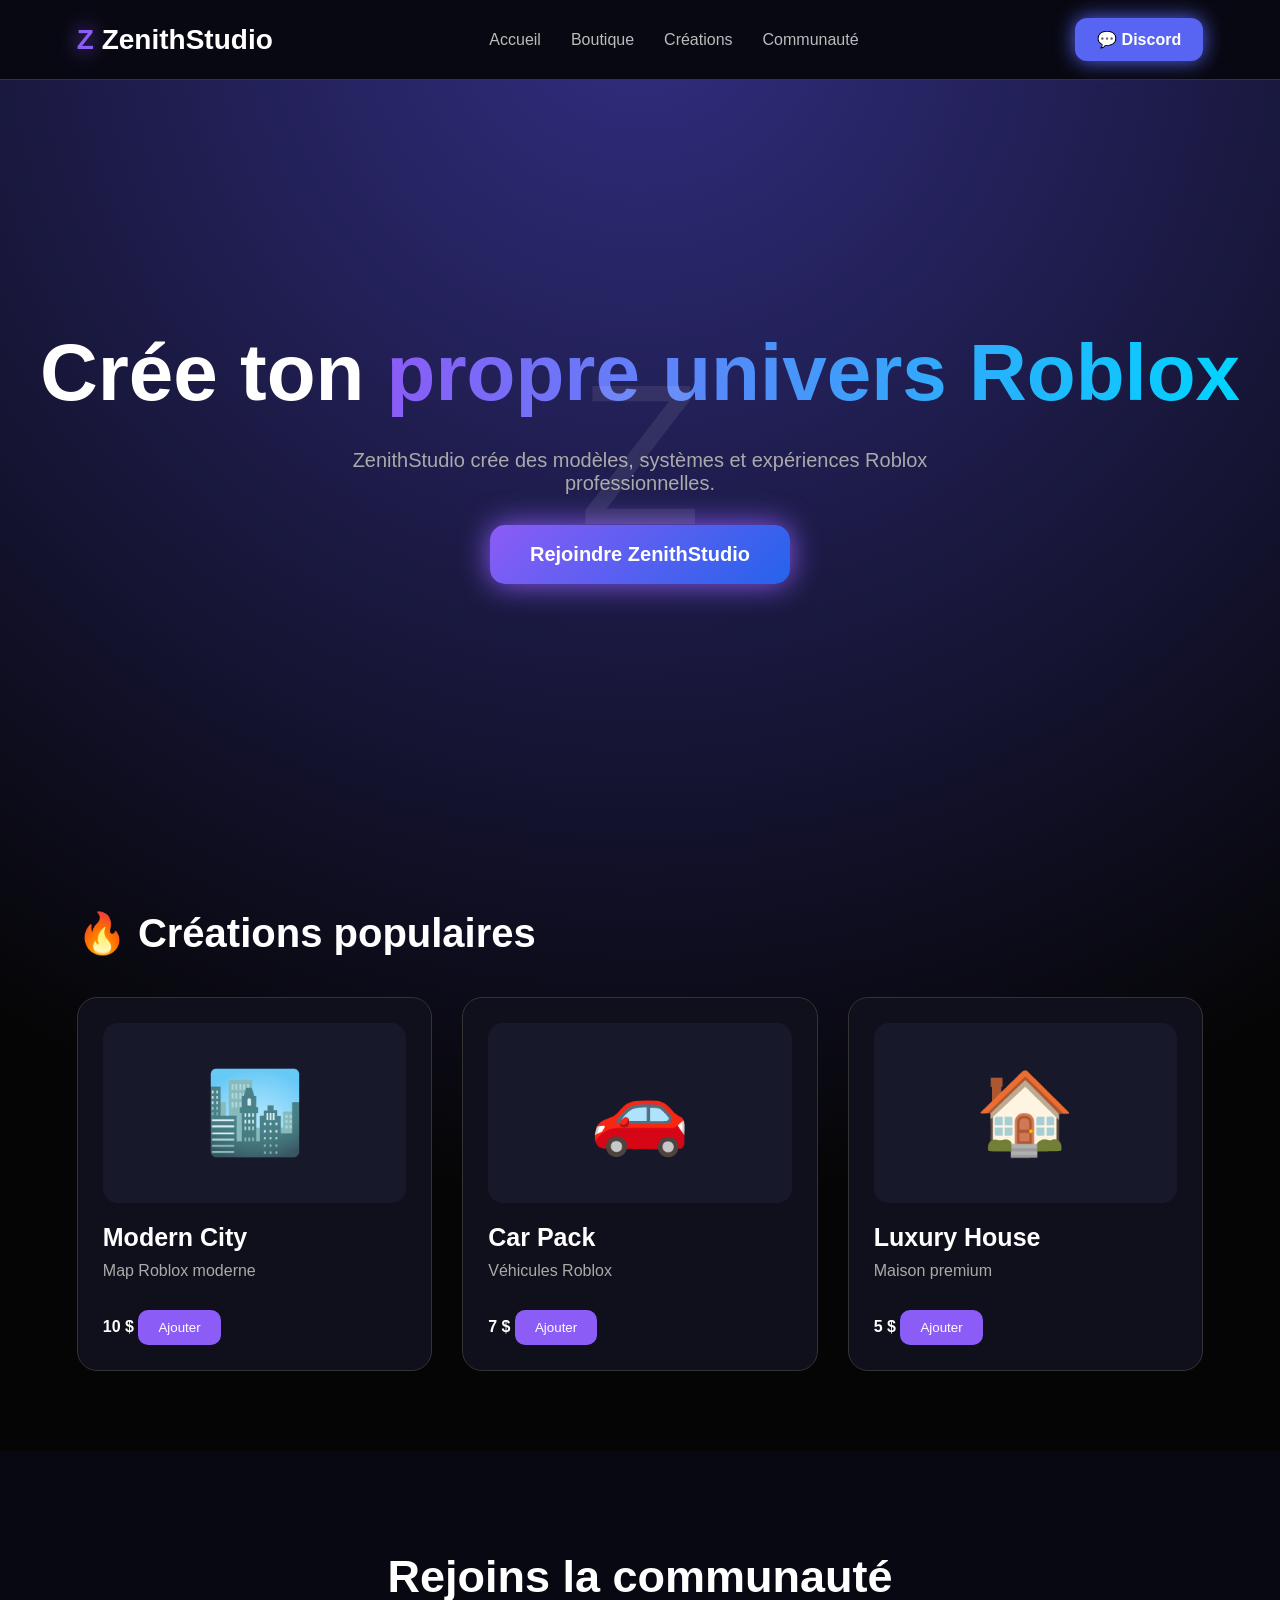
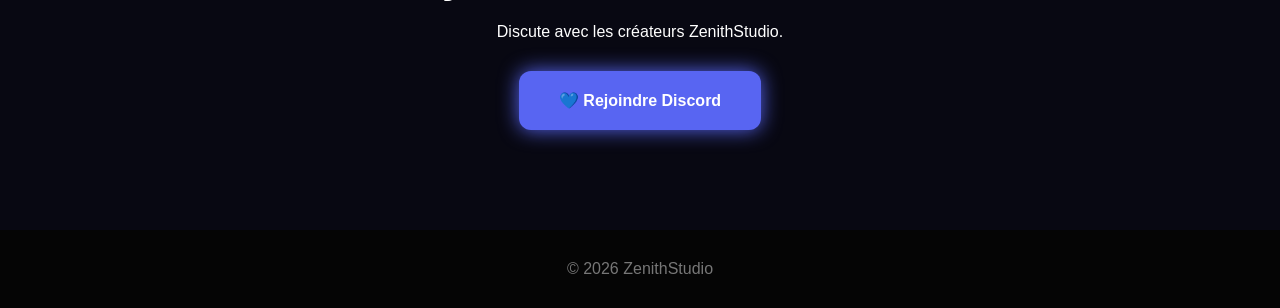
==== commit 718b05df: "Update index.html" ====
--- a/index.html
+++ b/index.html
@@ -1,509 +1,268 @@
 <!DOCTYPE html>
 <html lang="fr">
+
 <head>
-    <meta charset="UTF-8">
-    <meta name="viewport" content="width=device-width, initial-scale=1.0">
-
-    <title>ZenithSudio | Roblox Marketplace</title>
-
-    <link rel="stylesheet" href="style.css">
+
+<meta charset="UTF-8">
+<meta name="viewport" content="width=device-width, initial-scale=1.0">
+
+<title>ZenithStudio | Roblox Creator</title>
+
+<link rel="stylesheet" href="style.css">
+
 </head>
 
+
 <body>
 
-<!-- PARTICULES -->
-<div class="particles"></div>
-
-<!-- NAVBAR -->
+
+<audio id="clickSound">
+<source src="https://www.soundjay.com/buttons/sounds/button-16.mp3">
+</audio>
+
+
 <header class="navbar">
 
-    <a href="#" class="logo">
-        <span>✦</span>
-        ZenithSudio
-    </a>
-
-    <nav>
-        <a href="#accueil">Accueil</a>
-        <a href="#boutique">Boutique</a>
-        <a href="#categories">Catégories</a>
-        <a href="#nouveautes">Nouveautés</a>
-    </nav>
-
-    <div class="actions">
-
-        <button class="search-button" onclick="focusSearch()">
-            🔎
-        </button>
-
-        <button class="cart-button" onclick="openCart()">
-            🛒
-            <span id="cartCount">0</span>
-        </button>
-
-        <button class="login-button">
-            Connexion
-        </button>
-
-    </div>
+<div class="logo">
+<span>Z</span> ZenithStudio
+</div>
+
+
+<nav>
+
+<a onclick="clickEffect(this)">
+Accueil
+</a>
+
+<a onclick="clickEffect(this)">
+Boutique
+</a>
+
+<a onclick="clickEffect(this)">
+Créations
+</a>
+
+<a onclick="clickEffect(this)">
+Communauté
+</a>
+
+</nav>
+
+
+<a 
+href="https://discord.gg/4jqYkZrfs"
+target="_blank"
+class="discord"
+onclick="clickEffect(this)"
+>
+
+💬 Discord
+
+</a>
+
 
 </header>
 
 
-<!-- HERO -->
-<section id="accueil" class="hero">
-
-    <div class="hero-background"></div>
-
-    <div class="hero-content">
-
-        <div class="badge">
-            🎮 ROBLOX CREATOR MARKETPLACE
-        </div>
-
-        <h1>
-            CRÉE TON
-            <span>PROPRE UNIVERS.</span>
-        </h1>
-
-        <p>
-            Découvre des créations uniques pour tes projets Roblox.
-            Maps, véhicules, bâtiments, systèmes et bien plus.
-        </p>
-
-        <div class="hero-buttons">
-
-            <a href="#boutique" class="main-button">
-                Explorer la boutique
-                <span>→</span>
-            </a>
-
-            <a href="#categories" class="outline-button">
-                Découvrir les catégories
-            </a>
-
-        </div>
-
-        <div class="stats">
-
-            <div>
-                <strong>500+</strong>
-                <span>Créations</span>
-            </div>
-
-            <div>
-                <strong>10K+</strong>
-                <span>Créateurs</span>
-            </div>
-
-            <div>
-                <strong>4.9 ★</strong>
-                <span>Note moyenne</span>
-            </div>
-
-        </div>
-
-    </div>
+
+
+<section class="hero">
+
+
+<div class="floating-z">
+Z
+</div>
+
+
+<h1>
+
+Crée ton
+
+<span>
+propre univers Roblox
+</span>
+
+</h1>
+
+
+<p>
+
+ZenithStudio crée des modèles,
+systèmes et expériences Roblox
+professionnelles.
+
+</p>
+
+
+<button
+class="main-btn"
+onclick="joinCommunity(this)"
+>
+
+Rejoindre ZenithStudio
+
+</button>
+
 
 </section>
 
 
-<!-- CATEGORIES -->
-<section id="categories" class="section">
-
-    <div class="section-title">
-
-        <div>
-            <span>EXPLORER</span>
-            <h2>Choisis ta catégorie</h2>
-        </div>
-
-    </div>
-
-
-    <div class="categories">
-
-        <button onclick="filterCategory('all')" class="category active">
-            <div>✨</div>
-            <strong>Tout</strong>
-            <small>500+ produits</small>
-        </button>
-
-        <button onclick="filterCategory('map')" class="category">
-            <div>🌆</div>
-            <strong>Maps</strong>
-            <small>120 produits</small>
-        </button>
-
-        <button onclick="filterCategory('vehicle')" class="category">
-            <div>🚗</div>
-            <strong>Véhicules</strong>
-            <small>80 produits</small>
-        </button>
-
-        <button onclick="filterCategory('building')" class="category">
-            <div>🏠</div>
-            <strong>Bâtiments</strong>
-            <small>150 produits</small>
-        </button>
-
-        <button onclick="filterCategory('script')" class="category">
-            <div>⚙️</div>
-            <strong>Systèmes</strong>
-            <small>90 produits</small>
-        </button>
-
-    </div>
+
+
+
+<section class="shop">
+
+
+<h2>
+🔥 Créations populaires
+</h2>
+
+
+<div class="products">
+
+
+
+<div class="card"
+onclick="clickEffect(this)">
+
+<div class="image">
+🏙️
+</div>
+
+<h3>
+Modern City
+</h3>
+
+<p>
+Map Roblox moderne
+</p>
+
+<strong>
+10 $
+</strong>
+
+
+<button onclick="addCart('Modern City')">
+Ajouter
+</button>
+
+</div>
+
+
+
+
+<div class="card"
+onclick="clickEffect(this)">
+
+<div class="image">
+🚗
+</div>
+
+<h3>
+Car Pack
+</h3>
+
+<p>
+Véhicules Roblox
+</p>
+
+<strong>
+7 $
+</strong>
+
+
+<button onclick="addCart('Car Pack')">
+Ajouter
+</button>
+
+</div>
+
+
+
+
+
+<div class="card"
+onclick="clickEffect(this)">
+
+<div class="image">
+🏠
+</div>
+
+<h3>
+Luxury House
+</h3>
+
+<p>
+Maison premium
+</p>
+
+<strong>
+5 $
+</strong>
+
+
+<button onclick="addCart('Luxury House')">
+Ajouter
+</button>
+
+</div>
+
+
+
+
+</div>
+
 
 </section>
 
 
-<!-- BOUTIQUE -->
-<section id="boutique" class="section shop">
-
-    <div class="section-title">
-
-        <div>
-            <span>MARKETPLACE</span>
-            <h2>Créations populaires</h2>
-        </div>
-
-        <input
-            id="search"
-            type="text"
-            placeholder="🔎 Rechercher..."
-            oninput="searchProducts()"
-        >
-
-    </div>
-
-
-    <div id="products" class="products">
-
-
-        <!-- PRODUIT 1 -->
-        <article
-            class="product"
-            data-category="map"
-            data-name="Modern City"
-        >
-
-            <div class="product-image city">
-
-                <div class="product-badge">
-                    🔥 POPULAIRE
-                </div>
-
-                <span>🌆</span>
-
-            </div>
-
-            <div class="product-info">
-
-                <div class="product-category">
-                    MAP
-                </div>
-
-                <h3>
-                    Modern City
-                </h3>
-
-                <p>
-                    Une ville moderne complète
-                    pour ton expérience Roblox.
-                </p>
-
-                <div class="rating">
-                    ⭐⭐⭐⭐⭐
-                    <small>(124)</small>
-                </div>
-
-                <div class="product-bottom">
-
-                    <strong>
-                        10.00 $
-                    </strong>
-
-                    <button
-                        onclick="addToCart('Modern City', 10)"
-                    >
-                        Ajouter
-                    </button>
-
-                </div>
-
-            </div>
-
-        </article>
-
-
-        <!-- PRODUIT 2 -->
-        <article
-            class="product"
-            data-category="vehicle"
-            data-name="Super Cars Pack"
-        >
-
-            <div class="product-image cars">
-
-                <div class="product-badge new">
-                    ✨ NOUVEAU
-                </div>
-
-                <span>🏎️</span>
-
-            </div>
-
-            <div class="product-info">
-
-                <div class="product-category">
-                    VÉHICULES
-                </div>
-
-                <h3>
-                    Super Cars Pack
-                </h3>
-
-                <p>
-                    Un pack de véhicules
-                    rapides et modernes.
-                </p>
-
-                <div class="rating">
-                    ⭐⭐⭐⭐⭐
-                    <small>(87)</small>
-                </div>
-
-                <div class="product-bottom">
-
-                    <strong>
-                        7.00 $
-                    </strong>
-
-                    <button
-                        onclick="addToCart('Super Cars Pack', 7)"
-                    >
-                        Ajouter
-                    </button>
-
-                </div>
-
-            </div>
-
-        </article>
-
-
-        <!-- PRODUIT 3 -->
-        <article
-            class="product"
-            data-category="building"
-            data-name="Luxury House"
-        >
-
-            <div class="product-image house">
-
-                <span>🏡</span>
-
-            </div>
-
-            <div class="product-info">
-
-                <div class="product-category">
-                    BÂTIMENT
-                </div>
-
-                <h3>
-                    Luxury House
-                </h3>
-
-                <p>
-                    Une maison luxueuse
-                    pour ton monde Roblox.
-                </p>
-
-                <div class="rating">
-                    ⭐⭐⭐⭐☆
-                    <small>(64)</small>
-                </div>
-
-                <div class="product-bottom">
-
-                    <strong>
-                        5.00 $
-                    </strong>
-
-                    <button
-                        onclick="addToCart('Luxury House', 5)"
-                    >
-                        Ajouter
-                    </button>
-
-                </div>
-
-            </div>
-
-        </article>
-
-
-        <!-- PRODUIT 4 -->
-        <article
-            class="product"
-            data-category="script"
-            data-name="Advanced System"
-        >
-
-            <div class="product-image system">
-
-                <span>⚙️</span>
-
-            </div>
-
-            <div class="product-info">
-
-                <div class="product-category">
-                    SYSTÈME
-                </div>
-
-                <h3>
-                    Advanced System
-                </h3>
-
-                <p>
-                    Un système avancé
-                    prêt à intégrer.
-                </p>
-
-                <div class="rating">
-                    ⭐⭐⭐⭐⭐
-                    <small>(210)</small>
-                </div>
-
-                <div class="product-bottom">
-
-                    <strong>
-                        12.00 $
-                    </strong>
-
-                    <button
-                        onclick="addToCart('Advanced System', 12)"
-                    >
-                        Ajouter
-                    </button>
-
-                </div>
-
-            </div>
-
-        </article>
-
-
-    </div>
+
+
+
+<section class="community">
+
+
+<h2>
+Rejoins la communauté
+</h2>
+
+
+<p>
+Discute avec les créateurs ZenithStudio.
+</p>
+
+
+<a 
+href="https://discord.gg/4jqYkZrfs"
+target="_blank"
+class="discord-big"
+onclick="clickEffect(this)"
+>
+
+💙 Rejoindre Discord
+
+</a>
+
 
 </section>
 
 
-<!-- CTA -->
-<section class="cta">
-
-    <div>
-
-        <span>CRÉATEURS ROBLOX</span>
-
-        <h2>
-            Prêt à créer quelque chose
-            d'incroyable ?
-        </h2>
-
-        <p>
-            Rejoins la communauté ZenithSudio.
-        </p>
-
-        <button class="main-button">
-            Commencer maintenant →
-        </button>
-
-    </div>
-
-</section>
-
-
-<!-- FOOTER -->
+
+
+
 <footer>
 
-    <div class="footer-logo">
-        ✦ ZenithSudio
-    </div>
-
-    <p>
-        La marketplace des créateurs Roblox.
-    </p>
-
-    <div class="footer-links">
-        <a href="#">Conditions</a>
-        <a href="#">Confidentialité</a>
-        <a href="#">Contact</a>
-    </div>
-
-    <small>
-        © 2026 ZenithSudio
-    </small>
+<p>
+© 2026 ZenithStudio
+</p>
 
 </footer>
 
 
-<!-- PANIER -->
-<div id="cart" class="cart">
-
-    <div class="cart-header">
-
-        <h2>
-            🛒 Ton panier
-        </h2>
-
-        <button onclick="closeCart()">
-            ✕
-        </button>
-
-    </div>
-
-
-    <div id="cartItems">
-
-        <p class="empty">
-            Ton panier est vide.
-        </p>
-
-    </div>
-
-
-    <div class="cart-footer">
-
-        <div>
-            Total
-            <strong>
-                <span id="cartTotal">0.00</span> $
-            </strong>
-        </div>
-
-        <button
-            class="main-button full"
-            onclick="checkout()"
-        >
-            Passer au paiement
-        </button>
-
-    </div>
-
-</div>
-
-
-<div
-    id="overlay"
-    class="overlay"
-    onclick="closeCart()"
-></div>
-
 
 <script src="app.js"></script>
 
+
 </body>
+
 </html>
--- a/style.css
+++ b/style.css
@@ -0,0 +1,466 @@
+*{
+
+margin:0;
+padding:0;
+box-sizing:border-box;
+
+}
+
+
+body{
+
+font-family:Arial,sans-serif;
+
+background:
+radial-gradient(circle at top,#312e81,#050505 60%);
+
+color:white;
+
+overflow-x:hidden;
+
+}
+
+
+
+.navbar{
+
+height:80px;
+
+display:flex;
+
+align-items:center;
+
+justify-content:space-between;
+
+padding:0 6%;
+
+background:#080812;
+
+border-bottom:1px solid #333;
+
+position:sticky;
+
+top:0;
+
+z-index:10;
+
+}
+
+
+
+.logo{
+
+font-size:28px;
+
+font-weight:900;
+
+}
+
+
+.logo span{
+
+color:#8b5cf6;
+
+text-shadow:
+0 0 20px #8b5cf6;
+
+}
+
+
+
+
+nav{
+
+display:flex;
+
+gap:30px;
+
+}
+
+
+nav a{
+
+cursor:pointer;
+
+color:#bbb;
+
+transition:.3s;
+
+}
+
+
+nav a:hover{
+
+color:white;
+
+}
+
+
+
+
+.discord,
+.discord-big{
+
+background:#5865F2;
+
+padding:12px 22px;
+
+border-radius:12px;
+
+color:white;
+
+text-decoration:none;
+
+font-weight:bold;
+
+box-shadow:
+0 0 20px #5865F2;
+
+}
+
+
+
+
+
+.hero{
+
+height:750px;
+
+display:flex;
+
+flex-direction:column;
+
+align-items:center;
+
+justify-content:center;
+
+text-align:center;
+
+position:relative;
+
+}
+
+
+
+.floating-z{
+
+position:absolute;
+
+font-size:200px;
+
+opacity:.08;
+
+animation:
+float 3s infinite;
+
+}
+
+
+
+@keyframes float{
+
+50%{
+
+transform:translateY(-30px);
+
+}
+
+}
+
+
+
+
+.hero h1{
+
+font-size:80px;
+
+}
+
+
+
+.hero span{
+
+background:
+linear-gradient(
+90deg,
+#8b5cf6,
+#00d4ff
+);
+
+-webkit-background-clip:text;
+
+color:transparent;
+
+}
+
+
+
+.hero p{
+
+margin:30px;
+
+font-size:20px;
+
+color:#aaa;
+
+max-width:700px;
+
+}
+
+
+
+.main-btn{
+
+background:
+linear-gradient(
+135deg,
+#8b5cf6,
+#2563eb
+);
+
+border:0;
+
+padding:18px 40px;
+
+border-radius:15px;
+
+color:white;
+
+font-size:20px;
+
+font-weight:bold;
+
+cursor:pointer;
+
+box-shadow:
+0 0 30px #8b5cf6;
+
+transition:.3s;
+
+}
+
+
+
+.main-btn:hover{
+
+transform:scale(1.1);
+
+}
+
+
+
+
+
+.shop{
+
+padding:80px 6%;
+
+}
+
+
+
+.shop h2{
+
+font-size:40px;
+
+margin-bottom:40px;
+
+}
+
+
+
+.products{
+
+display:grid;
+
+grid-template-columns:
+repeat(
+auto-fit,
+minmax(260px,1fr)
+);
+
+gap:30px;
+
+}
+
+
+
+.card{
+
+background:#10101c;
+
+padding:25px;
+
+border-radius:20px;
+
+border:1px solid #333;
+
+transition:.3s;
+
+cursor:pointer;
+
+}
+
+
+
+.card:hover{
+
+transform:
+translateY(-10px);
+
+box-shadow:
+0 0 30px #8b5cf6;
+
+}
+
+
+
+
+.image{
+
+height:180px;
+
+display:flex;
+
+align-items:center;
+
+justify-content:center;
+
+font-size:80px;
+
+background:#18182b;
+
+border-radius:15px;
+
+}
+
+
+
+.card h3{
+
+margin-top:20px;
+
+font-size:25px;
+
+}
+
+
+
+.card p{
+
+color:#aaa;
+
+margin:10px 0;
+
+}
+
+
+
+.card button{
+
+margin-top:20px;
+
+padding:10px 20px;
+
+background:#8b5cf6;
+
+border:0;
+
+border-radius:10px;
+
+color:white;
+
+cursor:pointer;
+
+}
+
+
+
+
+
+.community{
+
+padding:100px 20px;
+
+text-align:center;
+
+background:#080812;
+
+}
+
+
+
+.community h2{
+
+font-size:45px;
+
+margin-bottom:20px;
+
+}
+
+
+
+.discord-big{
+
+display:inline-block;
+
+margin-top:30px;
+
+padding:20px 40px;
+
+}
+
+
+
+
+footer{
+
+padding:30px;
+
+text-align:center;
+
+color:#777;
+
+}
+
+
+
+
+.jump-z{
+
+position:absolute;
+
+font-size:50px;
+
+font-weight:900;
+
+color:#8b5cf6;
+
+animation:
+jump .8s forwards;
+
+}
+
+
+
+@keyframes jump{
+
+0%{
+
+transform:
+translateY(0);
+
+opacity:1;
+
+}
+
+100%{
+
+transform:
+translateY(-100px);
+
+opacity:0;
+
+}
+
+}
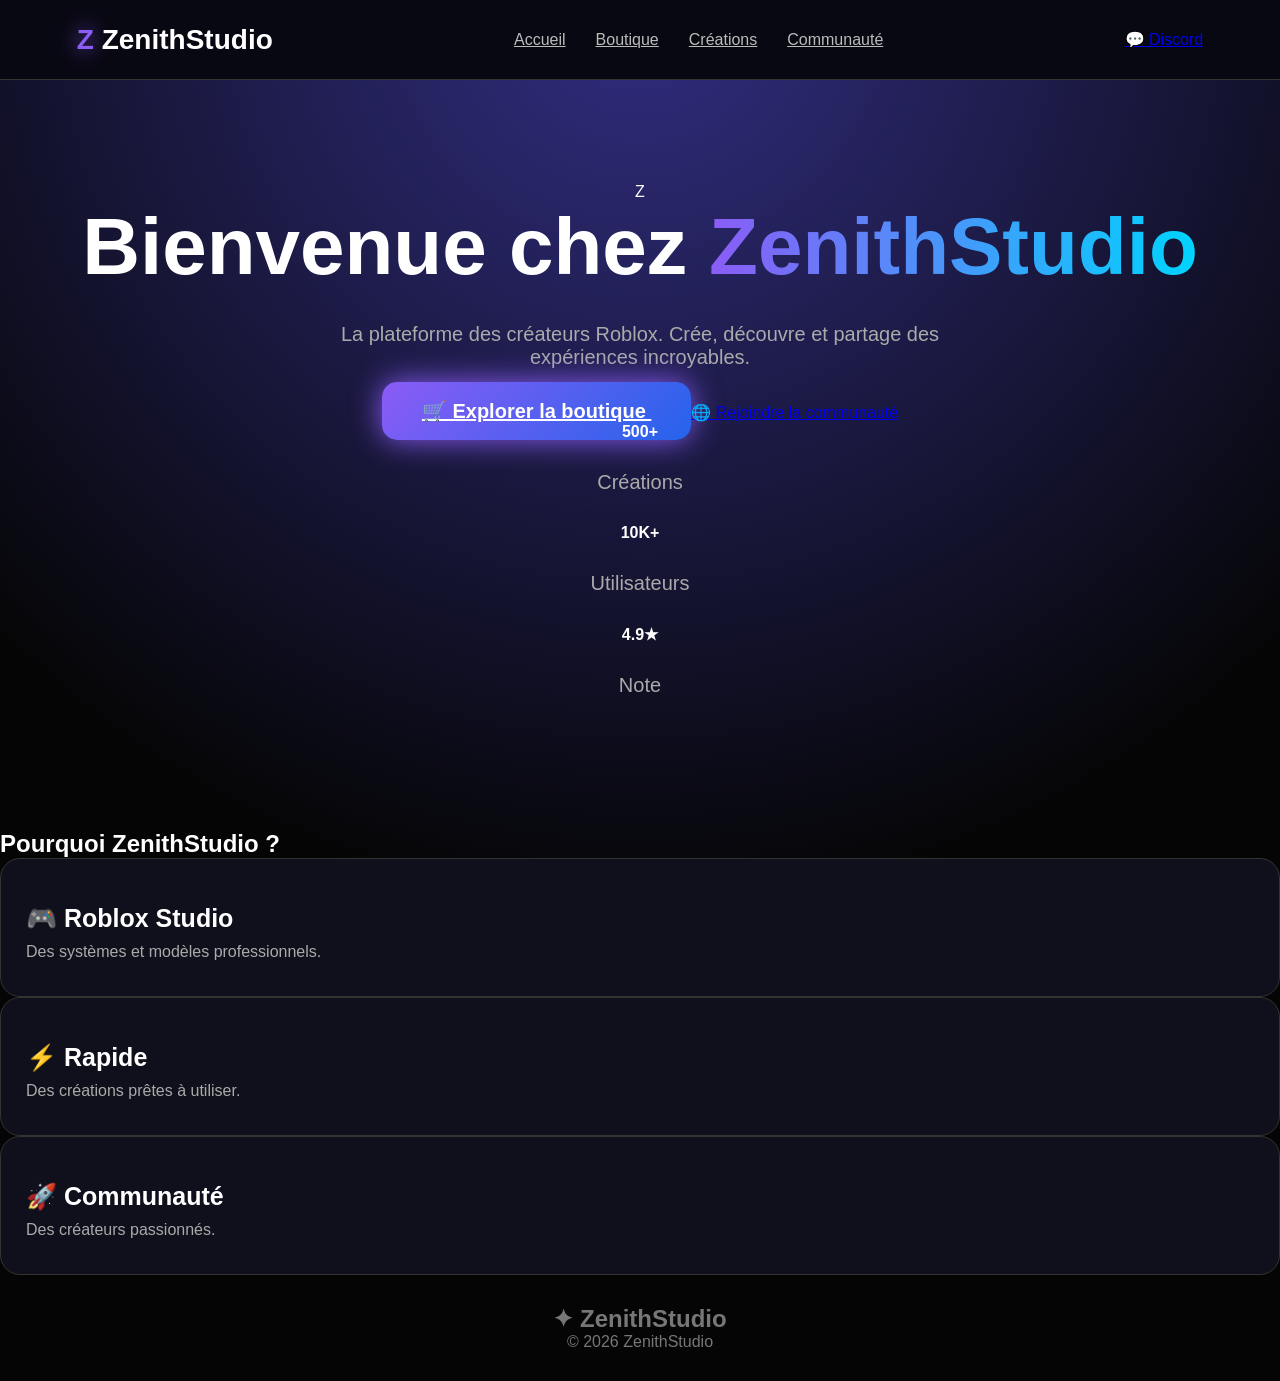
==== commit dee61ee0: "Update index.html" ====
--- a/index.html
+++ b/index.html
@@ -6,7 +6,7 @@
 <meta charset="UTF-8">
 <meta name="viewport" content="width=device-width, initial-scale=1.0">
 
-<title>ZenithStudio | Roblox Creator</title>
+<title>ZenithStudio</title>
 
 <link rel="stylesheet" href="style.css">
 
@@ -14,11 +14,6 @@
 
 
 <body>
-
-
-<audio id="clickSound">
-<source src="https://www.soundjay.com/buttons/sounds/button-16.mp3">
-</audio>
 
 
 <header class="navbar">
@@ -30,19 +25,19 @@
 
 <nav>
 
-<a onclick="clickEffect(this)">
+<a href="index.html">
 Accueil
 </a>
 
-<a onclick="clickEffect(this)">
+<a href="boutique.html">
 Boutique
 </a>
 
-<a onclick="clickEffect(this)">
+<a href="creations.html">
 Créations
 </a>
 
-<a onclick="clickEffect(this)">
+<a href="communaute.html">
 Communauté
 </a>
 
@@ -52,9 +47,8 @@
 <a 
 href="https://discord.gg/4jqYkZrfs"
 target="_blank"
-class="discord"
-onclick="clickEffect(this)"
->
+class="discord-btn"
+onclick="clickSound()">
 
 💬 Discord
 
@@ -65,21 +59,24 @@
 
 
 
-
 <section class="hero">
 
 
-<div class="floating-z">
+<div class="glow"></div>
+
+
+<div class="z-animation">
 Z
 </div>
 
 
+
 <h1>
 
-Crée ton
+Bienvenue chez
 
 <span>
-propre univers Roblox
+ZenithStudio
 </span>
 
 </h1>
@@ -87,21 +84,84 @@
 
 <p>
 
-ZenithStudio crée des modèles,
-systèmes et expériences Roblox
-professionnelles.
-
-</p>
-
-
-<button
+La plateforme des créateurs Roblox.
+Crée, découvre et partage des expériences incroyables.
+
+</p>
+
+
+
+<div class="buttons">
+
+
+<a 
+href="boutique.html"
 class="main-btn"
-onclick="joinCommunity(this)"
->
-
-Rejoindre ZenithStudio
-
-</button>
+onclick="clickEffect(event)">
+
+🛒 Explorer la boutique
+
+</a>
+
+
+
+<a 
+href="communaute.html"
+class="second-btn"
+onclick="clickEffect(event)">
+
+🌐 Rejoindre la communauté
+
+</a>
+
+
+</div>
+
+
+
+<div class="stats">
+
+
+<div>
+
+<strong>
+500+
+</strong>
+
+<p>
+Créations
+</p>
+
+</div>
+
+
+<div>
+
+<strong>
+10K+
+</strong>
+
+<p>
+Utilisateurs
+</p>
+
+</div>
+
+
+<div>
+
+<strong>
+4.9★
+</strong>
+
+<p>
+Note
+</p>
+
+</div>
+
+
+</div>
 
 
 </section>
@@ -110,103 +170,62 @@
 
 
 
-<section class="shop">
+<section class="features">
 
 
 <h2>
-🔥 Créations populaires
+Pourquoi ZenithStudio ?
 </h2>
 
 
-<div class="products">
+
+<div class="cards">
 
 
 
 <div class="card"
-onclick="clickEffect(this)">
-
-<div class="image">
-🏙️
-</div>
+onclick="clickEffect(event)">
 
 <h3>
-Modern City
+🎮 Roblox Studio
 </h3>
 
 <p>
-Map Roblox moderne
-</p>
-
-<strong>
-10 $
-</strong>
-
-
-<button onclick="addCart('Modern City')">
-Ajouter
-</button>
-
-</div>
-
+Des systèmes et modèles professionnels.
+</p>
+
+</div>
 
 
 
 <div class="card"
-onclick="clickEffect(this)">
-
-<div class="image">
-🚗
-</div>
+onclick="clickEffect(event)">
 
 <h3>
-Car Pack
+⚡ Rapide
 </h3>
 
 <p>
-Véhicules Roblox
-</p>
-
-<strong>
-7 $
-</strong>
-
-
-<button onclick="addCart('Car Pack')">
-Ajouter
-</button>
-
-</div>
-
+Des créations prêtes à utiliser.
+</p>
+
+</div>
 
 
 
 
 <div class="card"
-onclick="clickEffect(this)">
-
-<div class="image">
-🏠
-</div>
+onclick="clickEffect(event)">
 
 <h3>
-Luxury House
+🚀 Communauté
 </h3>
 
 <p>
-Maison premium
-</p>
-
-<strong>
-5 $
-</strong>
-
-
-<button onclick="addCart('Luxury House')">
-Ajouter
-</button>
-
-</div>
-
+Des créateurs passionnés.
+</p>
+
+</div>
 
 
 
@@ -219,39 +238,12 @@
 
 
 
-<section class="community">
-
+<footer>
 
 <h2>
-Rejoins la communauté
+✦ ZenithStudio
 </h2>
 
-
-<p>
-Discute avec les créateurs ZenithStudio.
-</p>
-
-
-<a 
-href="https://discord.gg/4jqYkZrfs"
-target="_blank"
-class="discord-big"
-onclick="clickEffect(this)"
->
-
-💙 Rejoindre Discord
-
-</a>
-
-
-</section>
-
-
-
-
-
-<footer>
-
 <p>
 © 2026 ZenithStudio
 </p>
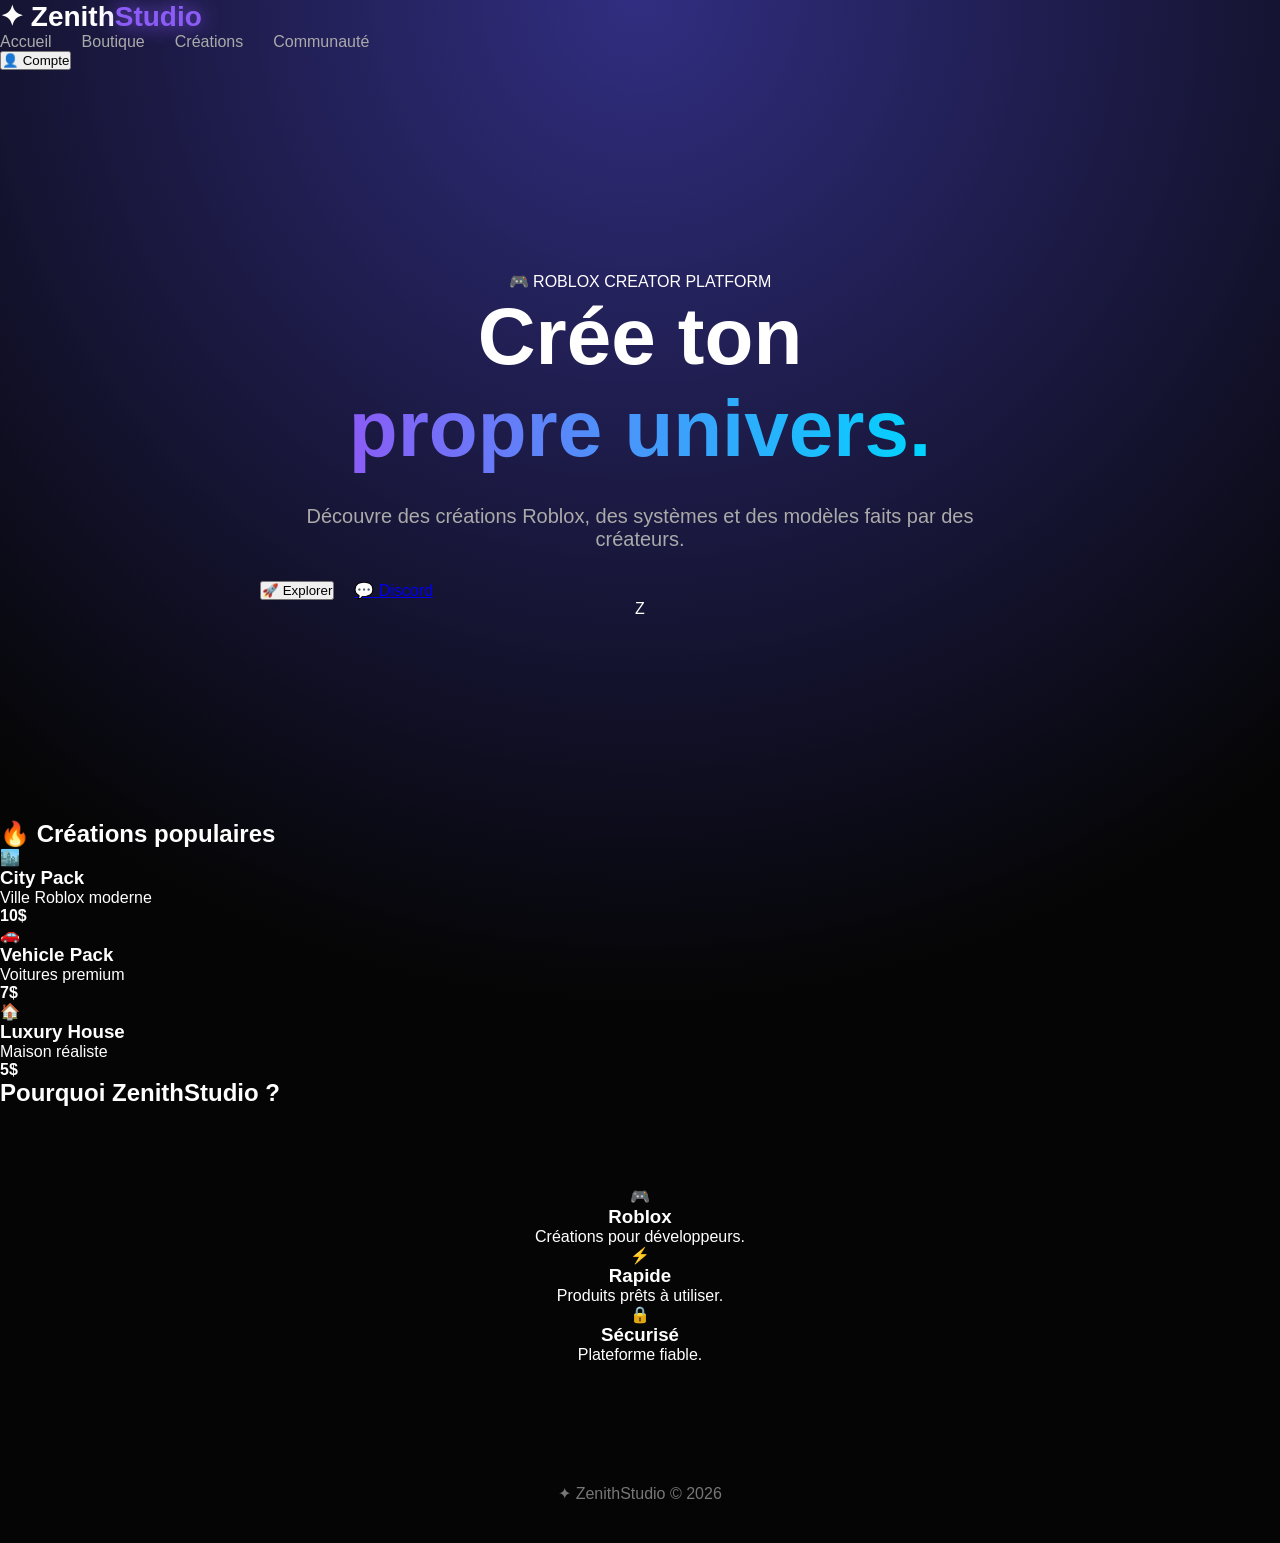
==== commit 26e80735: "Update index.html" ====
--- a/index.html
+++ b/index.html
@@ -16,149 +16,195 @@
 <body>
 
 
-<header class="navbar">
+<div class="background"></div>
+
+
+<header>
 
 <div class="logo">
-<span>Z</span> ZenithStudio
+✦ Zenith<span>Studio</span>
 </div>
 
 
 <nav>
 
-<a href="index.html">
-Accueil
-</a>
-
-<a href="boutique.html">
-Boutique
-</a>
-
-<a href="creations.html">
-Créations
-</a>
-
-<a href="communaute.html">
-Communauté
-</a>
+<a href="#">Accueil</a>
+<a href="#">Boutique</a>
+<a href="#">Créations</a>
+<a href="#">Communauté</a>
 
 </nav>
+
+
+<button class="profile">
+👤 Compte
+</button>
+
+
+</header>
+
+
+
+
+<section class="hero">
+
+
+<div class="hero-text">
+
+
+<div class="tag">
+🎮 ROBLOX CREATOR PLATFORM
+</div>
+
+
+<h1>
+
+Crée ton
+
+<br>
+
+<span>propre univers.</span>
+
+</h1>
+
+
+<p>
+
+Découvre des créations Roblox,
+des systèmes et des modèles
+faits par des créateurs.
+
+</p>
+
+
+
+<div class="buttons">
+
+
+<button onclick="clickEffect(event)" class="primary">
+
+🚀 Explorer
+
+</button>
+
 
 
 <a 
 href="https://discord.gg/4jqYkZrfs"
 target="_blank"
-class="discord-btn"
-onclick="clickSound()">
+class="discord">
 
 💬 Discord
 
 </a>
 
 
-</header>
-
-
-
-<section class="hero">
-
-
-<div class="glow"></div>
-
-
-<div class="z-animation">
+</div>
+
+
+</div>
+
+
+
+
+<div class="cube">
+
+
+<div>
 Z
 </div>
 
 
-
-<h1>
-
-Bienvenue chez
-
-<span>
-ZenithStudio
-</span>
-
-</h1>
-
-
-<p>
-
-La plateforme des créateurs Roblox.
-Crée, découvre et partage des expériences incroyables.
-
-</p>
-
-
-
-<div class="buttons">
-
-
-<a 
-href="boutique.html"
-class="main-btn"
-onclick="clickEffect(event)">
-
-🛒 Explorer la boutique
-
-</a>
-
-
-
-<a 
-href="communaute.html"
-class="second-btn"
-onclick="clickEffect(event)">
-
-🌐 Rejoindre la communauté
-
-</a>
-
-
-</div>
-
-
-
-<div class="stats">
-
-
-<div>
+</div>
+
+
+
+</section>
+
+
+
+
+
+<section class="popular">
+
+
+<h2>
+🔥 Créations populaires
+</h2>
+
+
+
+<div class="products">
+
+
+
+<div class="product">
+
+<div class="icon">
+🏙️
+</div>
+
+<h3>
+City Pack
+</h3>
+
+<p>
+Ville Roblox moderne
+</p>
 
 <strong>
-500+
+10$
 </strong>
 
-<p>
-Créations
-</p>
-
-</div>
-
-
-<div>
+</div>
+
+
+
+
+<div class="product">
+
+<div class="icon">
+🚗
+</div>
+
+<h3>
+Vehicle Pack
+</h3>
+
+<p>
+Voitures premium
+</p>
 
 <strong>
-10K+
+7$
 </strong>
 
-<p>
-Utilisateurs
-</p>
-
-</div>
-
-
-<div>
+</div>
+
+
+
+
+
+<div class="product">
+
+<div class="icon">
+🏠
+</div>
+
+<h3>
+Luxury House
+</h3>
+
+<p>
+Maison réaliste
+</p>
 
 <strong>
-4.9★
+5$
 </strong>
 
-<p>
-Note
-</p>
-
-</div>
+</div>
+
 
 
 </div>
@@ -170,7 +216,7 @@
 
 
 
-<section class="features">
+<section class="why">
 
 
 <h2>
@@ -178,53 +224,29 @@
 </h2>
 
 
-
-<div class="cards">
-
-
-
-<div class="card"
-onclick="clickEffect(event)">
-
-<h3>
-🎮 Roblox Studio
-</h3>
-
-<p>
-Des systèmes et modèles professionnels.
-</p>
-
-</div>
-
-
-
-<div class="card"
-onclick="clickEffect(event)">
-
-<h3>
-⚡ Rapide
-</h3>
-
-<p>
-Des créations prêtes à utiliser.
-</p>
-
-</div>
-
-
-
-
-<div class="card"
-onclick="clickEffect(event)">
-
-<h3>
-🚀 Communauté
-</h3>
-
-<p>
-Des créateurs passionnés.
-</p>
-
+<div class="features">
+
+
+<div>
+🎮
+<h3>Roblox</h3>
+<p>Créations pour développeurs.</p>
+</div>
+
+
+
+<div>
+⚡
+<h3>Rapide</h3>
+<p>Produits prêts à utiliser.</p>
+</div>
+
+
+
+<div>
+🔒
+<h3>Sécurisé</h3>
+<p>Plateforme fiable.</p>
 </div>
 
 
@@ -240,13 +262,7 @@
 
 <footer>
 
-<h2>
-✦ ZenithStudio
-</h2>
-
-<p>
-© 2026 ZenithStudio
-</p>
+✦ ZenithStudio © 2026
 
 </footer>
 
--- a/style.css
+++ b/style.css
@@ -9,14 +9,18 @@
 
 body{
 
-font-family:Arial,sans-serif;
+font-family:Arial, sans-serif;
 
 background:
-radial-gradient(circle at top,#312e81,#050505 60%);
+radial-gradient(
+circle at top,
+#312e81,
+#050505 60%
+);
 
 color:white;
 
-overflow-x:hidden;
+min-height:100vh;
 
 }
 
@@ -32,9 +36,12 @@
 
 justify-content:space-between;
 
-padding:0 6%;
-
-background:#080812;
+padding:0 7%;
+
+background:
+rgba(5,5,10,.8);
+
+backdrop-filter:blur(20px);
 
 border-bottom:1px solid #333;
 
@@ -55,6 +62,7 @@
 font-weight:900;
 
 }
+
 
 
 .logo span{
@@ -68,7 +76,6 @@
 
 
 
-
 nav{
 
 display:flex;
@@ -78,11 +85,12 @@
 }
 
 
+
 nav a{
 
-cursor:pointer;
-
-color:#bbb;
+color:#aaa;
+
+text-decoration:none;
 
 transition:.3s;
 
@@ -97,13 +105,11 @@
 
 
 
-
-.discord,
-.discord-big{
+.discord-btn{
 
 background:#5865F2;
 
-padding:12px 22px;
+padding:12px 20px;
 
 border-radius:12px;
 
@@ -114,11 +120,9 @@
 font-weight:bold;
 
 box-shadow:
-0 0 20px #5865F2;
-
-}
-
-
+0 0 25px #5865F2;
+
+}
 
 
 
@@ -138,20 +142,55 @@
 
 position:relative;
 
-}
-
-
-
-.floating-z{
+overflow:hidden;
+
+}
+
+
+
+.glow{
 
 position:absolute;
 
-font-size:200px;
+width:500px;
+
+height:500px;
+
+background:#8b5cf6;
+
+filter:blur(150px);
+
+opacity:.3;
+
+animation:pulse 4s infinite;
+
+}
+
+
+
+@keyframes pulse{
+
+50%{
+
+transform:scale(1.3);
+
+}
+
+}
+
+
+
+.z-animation{
+
+position:absolute;
+
+font-size:300px;
+
+font-weight:900;
 
 opacity:.08;
 
-animation:
-float 3s infinite;
+animation:float 4s infinite;
 
 }
 
@@ -161,18 +200,19 @@
 
 50%{
 
-transform:translateY(-30px);
-
-}
-
-}
-
+transform:translateY(-40px);
+
+}
+
+}
 
 
 
 .hero h1{
 
 font-size:80px;
+
+z-index:1;
 
 }
 
@@ -197,13 +237,44 @@
 
 .hero p{
 
+font-size:20px;
+
+color:#aaa;
+
+max-width:700px;
+
 margin:30px;
 
-font-size:20px;
-
-color:#aaa;
-
-max-width:700px;
+z-index:1;
+
+}
+
+
+
+.buttons{
+
+display:flex;
+
+gap:20px;
+
+z-index:1;
+
+}
+
+
+
+.main-btn,
+.second-btn{
+
+padding:16px 30px;
+
+border-radius:15px;
+
+text-decoration:none;
+
+font-weight:bold;
+
+transition:.3s;
 
 }
 
@@ -218,130 +289,124 @@
 #2563eb
 );
 
-border:0;
-
-padding:18px 40px;
-
-border-radius:15px;
-
 color:white;
 
-font-size:20px;
-
-font-weight:bold;
-
-cursor:pointer;
+}
+
+
+
+.second-btn{
+
+border:1px solid #555;
+
+color:white;
+
+}
+
+
+
+.main-btn:hover,
+.second-btn:hover{
+
+transform:translateY(-5px) scale(1.05);
+
+}
+
+
+
+.stats{
+
+display:flex;
+
+gap:70px;
+
+margin-top:70px;
+
+z-index:1;
+
+}
+
+
+
+.stats strong{
+
+font-size:35px;
+
+}
+
+
+
+.stats p{
+
+color:#aaa;
+
+font-size:14px;
+
+}
+
+
+
+.features{
+
+padding:80px 7%;
+
+text-align:center;
+
+}
+
+
+
+.features h2{
+
+font-size:40px;
+
+}
+
+
+
+.cards{
+
+display:grid;
+
+grid-template-columns:
+repeat(
+3,
+1fr
+);
+
+gap:30px;
+
+margin-top:40px;
+
+}
+
+
+
+.card{
+
+background:#11111c;
+
+padding:40px;
+
+border-radius:20px;
+
+border:1px solid #333;
+
+transition:.3s;
+
+}
+
+
+
+.card:hover{
+
+transform:translateY(-10px);
+
+border-color:#8b5cf6;
 
 box-shadow:
 0 0 30px #8b5cf6;
 
-transition:.3s;
-
-}
-
-
-
-.main-btn:hover{
-
-transform:scale(1.1);
-
-}
-
-
-
-
-
-.shop{
-
-padding:80px 6%;
-
-}
-
-
-
-.shop h2{
-
-font-size:40px;
-
-margin-bottom:40px;
-
-}
-
-
-
-.products{
-
-display:grid;
-
-grid-template-columns:
-repeat(
-auto-fit,
-minmax(260px,1fr)
-);
-
-gap:30px;
-
-}
-
-
-
-.card{
-
-background:#10101c;
-
-padding:25px;
-
-border-radius:20px;
-
-border:1px solid #333;
-
-transition:.3s;
-
-cursor:pointer;
-
-}
-
-
-
-.card:hover{
-
-transform:
-translateY(-10px);
-
-box-shadow:
-0 0 30px #8b5cf6;
-
-}
-
-
-
-
-.image{
-
-height:180px;
-
-display:flex;
-
-align-items:center;
-
-justify-content:center;
-
-font-size:80px;
-
-background:#18182b;
-
-border-radius:15px;
-
-}
-
-
-
-.card h3{
-
-margin-top:20px;
-
-font-size:25px;
-
 }
 
 
@@ -350,85 +415,60 @@
 
 color:#aaa;
 
-margin:10px 0;
-
-}
-
-
-
-.card button{
-
-margin-top:20px;
-
-padding:10px 20px;
-
-background:#8b5cf6;
-
-border:0;
-
-border-radius:10px;
-
-color:white;
-
-cursor:pointer;
-
-}
-
-
-
-
-
-.community{
-
-padding:100px 20px;
+margin-top:15px;
+
+}
+
+
+
+footer{
+
+padding:40px;
 
 text-align:center;
 
-background:#080812;
-
-}
-
-
-
-.community h2{
+background:#050505;
+
+color:#777;
+
+}
+
+
+
+
+@media(max-width:800px){
+
+nav{
+
+display:none;
+
+}
+
+
+.hero h1{
 
 font-size:45px;
 
-margin-bottom:20px;
-
-}
-
-
-
-.discord-big{
-
-display:inline-block;
-
-margin-top:30px;
-
-padding:20px 40px;
-
-}
-
-
-
-
-footer{
-
-padding:30px;
-
-text-align:center;
-
-color:#777;
-
-}
-
-
-
-
-.jump-z{
-
-position:absolute;
+}
+
+
+.cards{
+
+grid-template-columns:1fr;
+
+}
+
+
+.stats{
+
+gap:20px;
+
+}
+
+}
+.click-z{
+
+position:fixed;
 
 font-size:50px;
 
@@ -436,28 +476,26 @@
 
 color:#8b5cf6;
 
-animation:
-jump .8s forwards;
-
-}
-
+pointer-events:none;
+
+animation:jump .8s forwards;
+
+}
 
 
 @keyframes jump{
 
-0%{
-
-transform:
-translateY(0);
+from{
+
+transform:translateY(0);
 
 opacity:1;
 
 }
 
-100%{
-
-transform:
-translateY(-100px);
+to{
+
+transform:translateY(-100px);
 
 opacity:0;
 
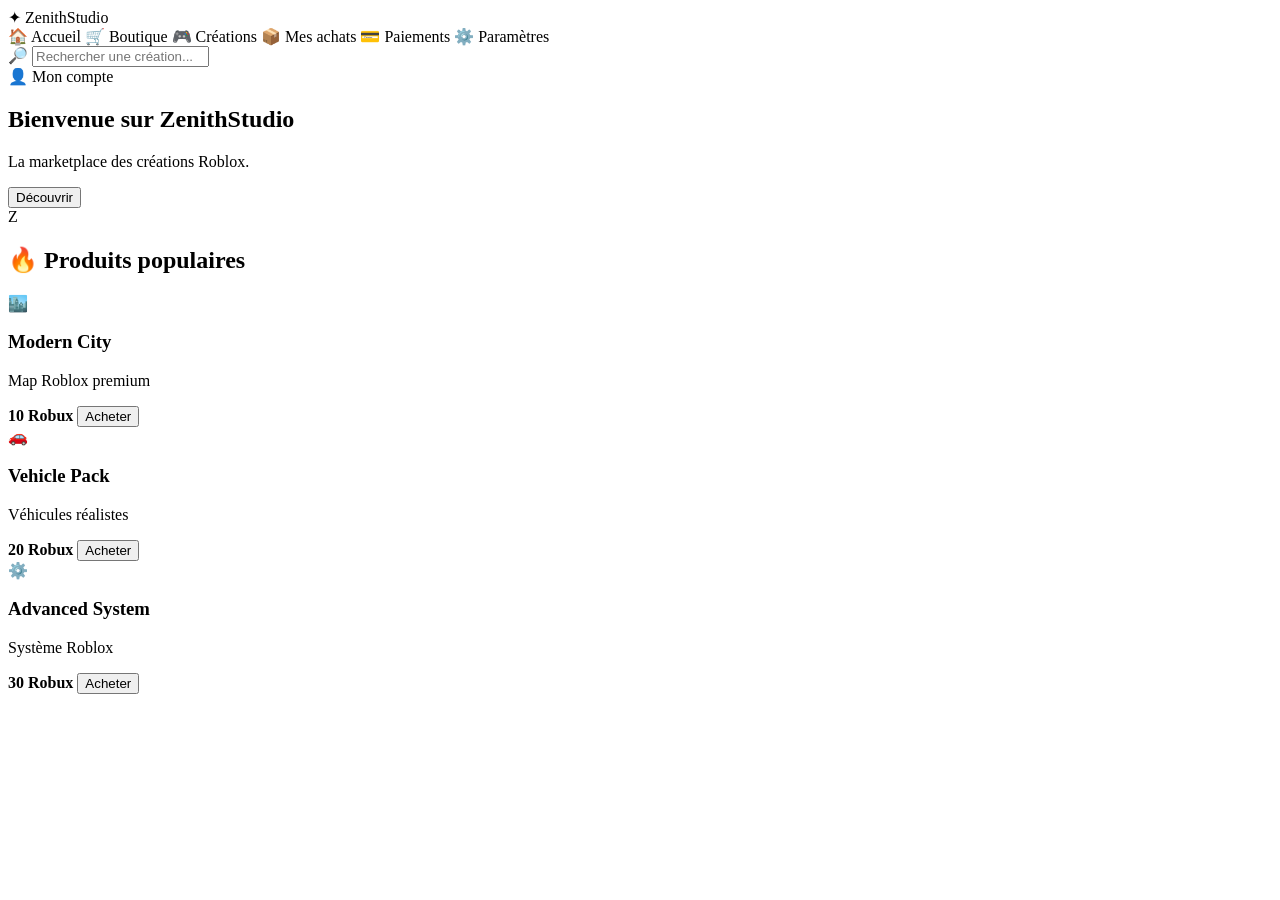
==== commit e2cc05ba: "Update index.html" ====
--- a/index.html
+++ b/index.html
@@ -6,7 +6,7 @@
 <meta charset="UTF-8">
 <meta name="viewport" content="width=device-width, initial-scale=1.0">
 
-<title>ZenithStudio</title>
+<title>ZenithStudio Dashboard</title>
 
 <link rel="stylesheet" href="style.css">
 
@@ -16,29 +16,63 @@
 <body>
 
 
-<div class="background"></div>
-
-
-<header>
+<div class="sidebar">
 
 <div class="logo">
 ✦ Zenith<span>Studio</span>
 </div>
 
 
-<nav>
-
-<a href="#">Accueil</a>
-<a href="#">Boutique</a>
-<a href="#">Créations</a>
-<a href="#">Communauté</a>
-
-</nav>
-
-
-<button class="profile">
-👤 Compte
-</button>
+<a class="active">
+🏠 Accueil
+</a>
+
+<a>
+🛒 Boutique
+</a>
+
+<a>
+🎮 Créations
+</a>
+
+<a>
+📦 Mes achats
+</a>
+
+<a>
+💳 Paiements
+</a>
+
+<a>
+⚙️ Paramètres
+</a>
+
+
+</div>
+
+
+
+
+<div class="main">
+
+
+<header>
+
+
+<div class="search">
+
+🔎
+
+<input placeholder="Rechercher une création...">
+
+</div>
+
+
+<div class="account">
+
+👤 Mon compte
+
+</div>
 
 
 </header>
@@ -46,90 +80,44 @@
 
 
 
-<section class="hero">
-
-
-<div class="hero-text">
-
-
-<div class="tag">
-🎮 ROBLOX CREATOR PLATFORM
-</div>
-
+
+<section class="banner">
+
+
+<div>
 
 <h1>
-
-Crée ton
-
-<br>
-
-<span>propre univers.</span>
-
+Bienvenue sur ZenithStudio
 </h1>
 
 
 <p>
-
-Découvre des créations Roblox,
-des systèmes et des modèles
-faits par des créateurs.
-
-</p>
-
-
-
-<div class="buttons">
-
-
-<button onclick="clickEffect(event)" class="primary">
-
-🚀 Explorer
-
-</button>
-
-
-
-<a 
-href="https://discord.gg/4jqYkZrfs"
-target="_blank"
-class="discord">
-
-💬 Discord
-
-</a>
-
-
-</div>
-
-
-</div>
-
-
-
-
-<div class="cube">
-
-
-<div>
+La marketplace des créations Roblox.
+</p>
+
+
+<button onclick="clickZ(event)">
+Découvrir
+</button>
+
+
+</div>
+
+
+<div class="logo-big">
 Z
 </div>
 
 
-</div>
-
-
-
 </section>
 
 
 
 
 
-<section class="popular">
-
 
 <h2>
-🔥 Créations populaires
+🔥 Produits populaires
 </h2>
 
 
@@ -138,133 +126,117 @@
 
 
 
-<div class="product">
-
-<div class="icon">
+<div class="product"
+onclick="clickZ(event)">
+
+
+<div class="image">
 🏙️
 </div>
 
+
 <h3>
-City Pack
+Modern City
 </h3>
 
-<p>
-Ville Roblox moderne
-</p>
+
+<p>
+Map Roblox premium
+</p>
+
 
 <strong>
-10$
+10 Robux
 </strong>
 
-</div>
-
-
-
-
-<div class="product">
-
-<div class="icon">
+
+<button>
+Acheter
+</button>
+
+
+</div>
+
+
+
+
+
+
+<div class="product"
+onclick="clickZ(event)">
+
+
+<div class="image">
 🚗
 </div>
+
 
 <h3>
 Vehicle Pack
 </h3>
 
-<p>
-Voitures premium
-</p>
+
+<p>
+Véhicules réalistes
+</p>
+
 
 <strong>
-7$
+20 Robux
 </strong>
 
-</div>
-
-
-
-
-
-<div class="product">
-
-<div class="icon">
-🏠
-</div>
+
+<button>
+Acheter
+</button>
+
+
+</div>
+
+
+
+
+
+
+<div class="product"
+onclick="clickZ(event)">
+
+
+<div class="image">
+⚙️
+</div>
+
 
 <h3>
-Luxury House
+Advanced System
 </h3>
 
-<p>
-Maison réaliste
-</p>
+
+<p>
+Système Roblox
+</p>
+
 
 <strong>
-5$
+30 Robux
 </strong>
 
-</div>
-
-
-
-</div>
-
-
-</section>
-
-
-
-
-
-<section class="why">
-
-
-<h2>
-Pourquoi ZenithStudio ?
-</h2>
-
-
-<div class="features">
-
-
-<div>
-🎮
-<h3>Roblox</h3>
-<p>Créations pour développeurs.</p>
-</div>
-
-
-
-<div>
-⚡
-<h3>Rapide</h3>
-<p>Produits prêts à utiliser.</p>
-</div>
-
-
-
-<div>
-🔒
-<h3>Sécurisé</h3>
-<p>Plateforme fiable.</p>
-</div>
-
-
-
-</div>
-
-
-</section>
-
-
-
-
-
-<footer>
-
-✦ ZenithStudio © 2026
-
-</footer>
+
+<button>
+Acheter
+</button>
+
+
+</div>
+
+
+
+
+</div>
+
+
+
+</div>
 
 
 
--- a/style.css
+++ b/style.css
@@ -1,504 +1,129 @@
-*{
-
-margin:0;
-padding:0;
-box-sizing:border-box;
-
-}
-
-
-body{
-
-font-family:Arial, sans-serif;
-
-background:
-radial-gradient(
-circle at top,
-#312e81,
-#050505 60%
-);
-
-color:white;
-
-min-height:100vh;
-
-}
+let cart = 0;
 
 
 
-.navbar{
+function addCart(name){
 
-height:80px;
+cart++;
 
-display:flex;
-
-align-items:center;
-
-justify-content:space-between;
-
-padding:0 7%;
-
-background:
-rgba(5,5,10,.8);
-
-backdrop-filter:blur(20px);
-
-border-bottom:1px solid #333;
-
-position:sticky;
-
-top:0;
-
-z-index:10;
-
-}
+document.getElementById("cartNumber").innerHTML = cart;
 
 
-
-.logo{
-
-font-size:28px;
-
-font-weight:900;
-
-}
+alert(
+"✅ "+name+" ajouté au panier"
+);
 
 
-
-.logo span{
-
-color:#8b5cf6;
-
-text-shadow:
-0 0 20px #8b5cf6;
-
-}
-
-
-
-nav{
-
-display:flex;
-
-gap:30px;
-
-}
-
-
-
-nav a{
-
-color:#aaa;
-
-text-decoration:none;
-
-transition:.3s;
-
-}
-
-
-nav a:hover{
-
-color:white;
-
-}
-
-
-
-.discord-btn{
-
-background:#5865F2;
-
-padding:12px 20px;
-
-border-radius:12px;
-
-color:white;
-
-text-decoration:none;
-
-font-weight:bold;
-
-box-shadow:
-0 0 25px #5865F2;
-
-}
-
-
-
-.hero{
-
-height:750px;
-
-display:flex;
-
-flex-direction:column;
-
-align-items:center;
-
-justify-content:center;
-
-text-align:center;
-
-position:relative;
-
-overflow:hidden;
-
-}
-
-
-
-.glow{
-
-position:absolute;
-
-width:500px;
-
-height:500px;
-
-background:#8b5cf6;
-
-filter:blur(150px);
-
-opacity:.3;
-
-animation:pulse 4s infinite;
-
-}
-
-
-
-@keyframes pulse{
-
-50%{
-
-transform:scale(1.3);
-
-}
-
-}
-
-
-
-.z-animation{
-
-position:absolute;
-
-font-size:300px;
-
-font-weight:900;
-
-opacity:.08;
-
-animation:float 4s infinite;
-
-}
-
-
-
-@keyframes float{
-
-50%{
-
-transform:translateY(-40px);
-
-}
-
-}
-
-
-
-.hero h1{
-
-font-size:80px;
-
-z-index:1;
-
-}
-
-
-
-.hero span{
-
-background:
-linear-gradient(
-90deg,
-#8b5cf6,
-#00d4ff
-);
-
--webkit-background-clip:text;
-
-color:transparent;
-
-}
-
-
-
-.hero p{
-
-font-size:20px;
-
-color:#aaa;
-
-max-width:700px;
-
-margin:30px;
-
-z-index:1;
-
-}
-
-
-
-.buttons{
-
-display:flex;
-
-gap:20px;
-
-z-index:1;
-
-}
-
-
-
-.main-btn,
-.second-btn{
-
-padding:16px 30px;
-
-border-radius:15px;
-
-text-decoration:none;
-
-font-weight:bold;
-
-transition:.3s;
-
-}
-
-
-
-.main-btn{
-
-background:
-linear-gradient(
-135deg,
-#8b5cf6,
-#2563eb
-);
-
-color:white;
-
-}
-
-
-
-.second-btn{
-
-border:1px solid #555;
-
-color:white;
-
-}
-
-
-
-.main-btn:hover,
-.second-btn:hover{
-
-transform:translateY(-5px) scale(1.05);
-
-}
-
-
-
-.stats{
-
-display:flex;
-
-gap:70px;
-
-margin-top:70px;
-
-z-index:1;
-
-}
-
-
-
-.stats strong{
-
-font-size:35px;
-
-}
-
-
-
-.stats p{
-
-color:#aaa;
-
-font-size:14px;
-
-}
-
-
-
-.features{
-
-padding:80px 7%;
-
-text-align:center;
-
-}
-
-
-
-.features h2{
-
-font-size:40px;
-
-}
-
-
-
-.cards{
-
-display:grid;
-
-grid-template-columns:
-repeat(
-3,
-1fr
-);
-
-gap:30px;
-
-margin-top:40px;
-
-}
-
-
-
-.card{
-
-background:#11111c;
-
-padding:40px;
-
-border-radius:20px;
-
-border:1px solid #333;
-
-transition:.3s;
-
-}
-
-
-
-.card:hover{
-
-transform:translateY(-10px);
-
-border-color:#8b5cf6;
-
-box-shadow:
-0 0 30px #8b5cf6;
-
-}
-
-
-
-.card p{
-
-color:#aaa;
-
-margin-top:15px;
-
-}
-
-
-
-footer{
-
-padding:40px;
-
-text-align:center;
-
-background:#050505;
-
-color:#777;
+clickEffect(event);
 
 }
 
 
 
 
-@media(max-width:800px){
+function searchProduct(){
 
-nav{
+let text =
+document
+.getElementById("search")
+.value
+.toLowerCase();
 
-display:none;
+
+
+document
+.querySelectorAll(".product")
+.forEach(product=>{
+
+
+let name =
+product.dataset.name;
+
+
+if(name.includes(text)){
+
+product.style.display="block";
+
+}else{
+
+product.style.display="none";
 
 }
 
 
-.hero h1{
+});
 
-font-size:45px;
 
 }
 
 
-.cards{
 
-grid-template-columns:1fr;
+
+
+function filter(type){
+
+
+document
+.querySelectorAll(".product")
+.forEach(product=>{
+
+
+if(
+type=="all" ||
+product.dataset.type==type
+){
+
+product.style.display="block";
+
+}else{
+
+product.style.display="none";
 
 }
 
 
-.stats{
+});
 
-gap:20px;
-
-}
-
-}
-.click-z{
-
-position:fixed;
-
-font-size:50px;
-
-font-weight:900;
-
-color:#8b5cf6;
-
-pointer-events:none;
-
-animation:jump .8s forwards;
 
 }
 
 
-@keyframes jump{
 
-from{
 
-transform:translateY(0);
 
-opacity:1;
+function clickEffect(e){
+
+
+let z=document.createElement("div");
+
+
+z.innerHTML="Z";
+
+
+z.style.position="fixed";
+
+z.style.left=e.clientX+"px";
+
+z.style.top=e.clientY+"px";
+
+z.style.fontSize="50px";
+
+z.style.color="#8b5cf6";
+
+z.style.fontWeight="900";
+
+z.style.animation="jump .8s";
+
+
+document.body.appendChild(z);
+
+
+
+setTimeout(()=>{
+
+z.remove();
+
+},800);
+
 
 }
-
-to{
-
-transform:translateY(-100px);
-
-opacity:0;
-
-}
-
-}
